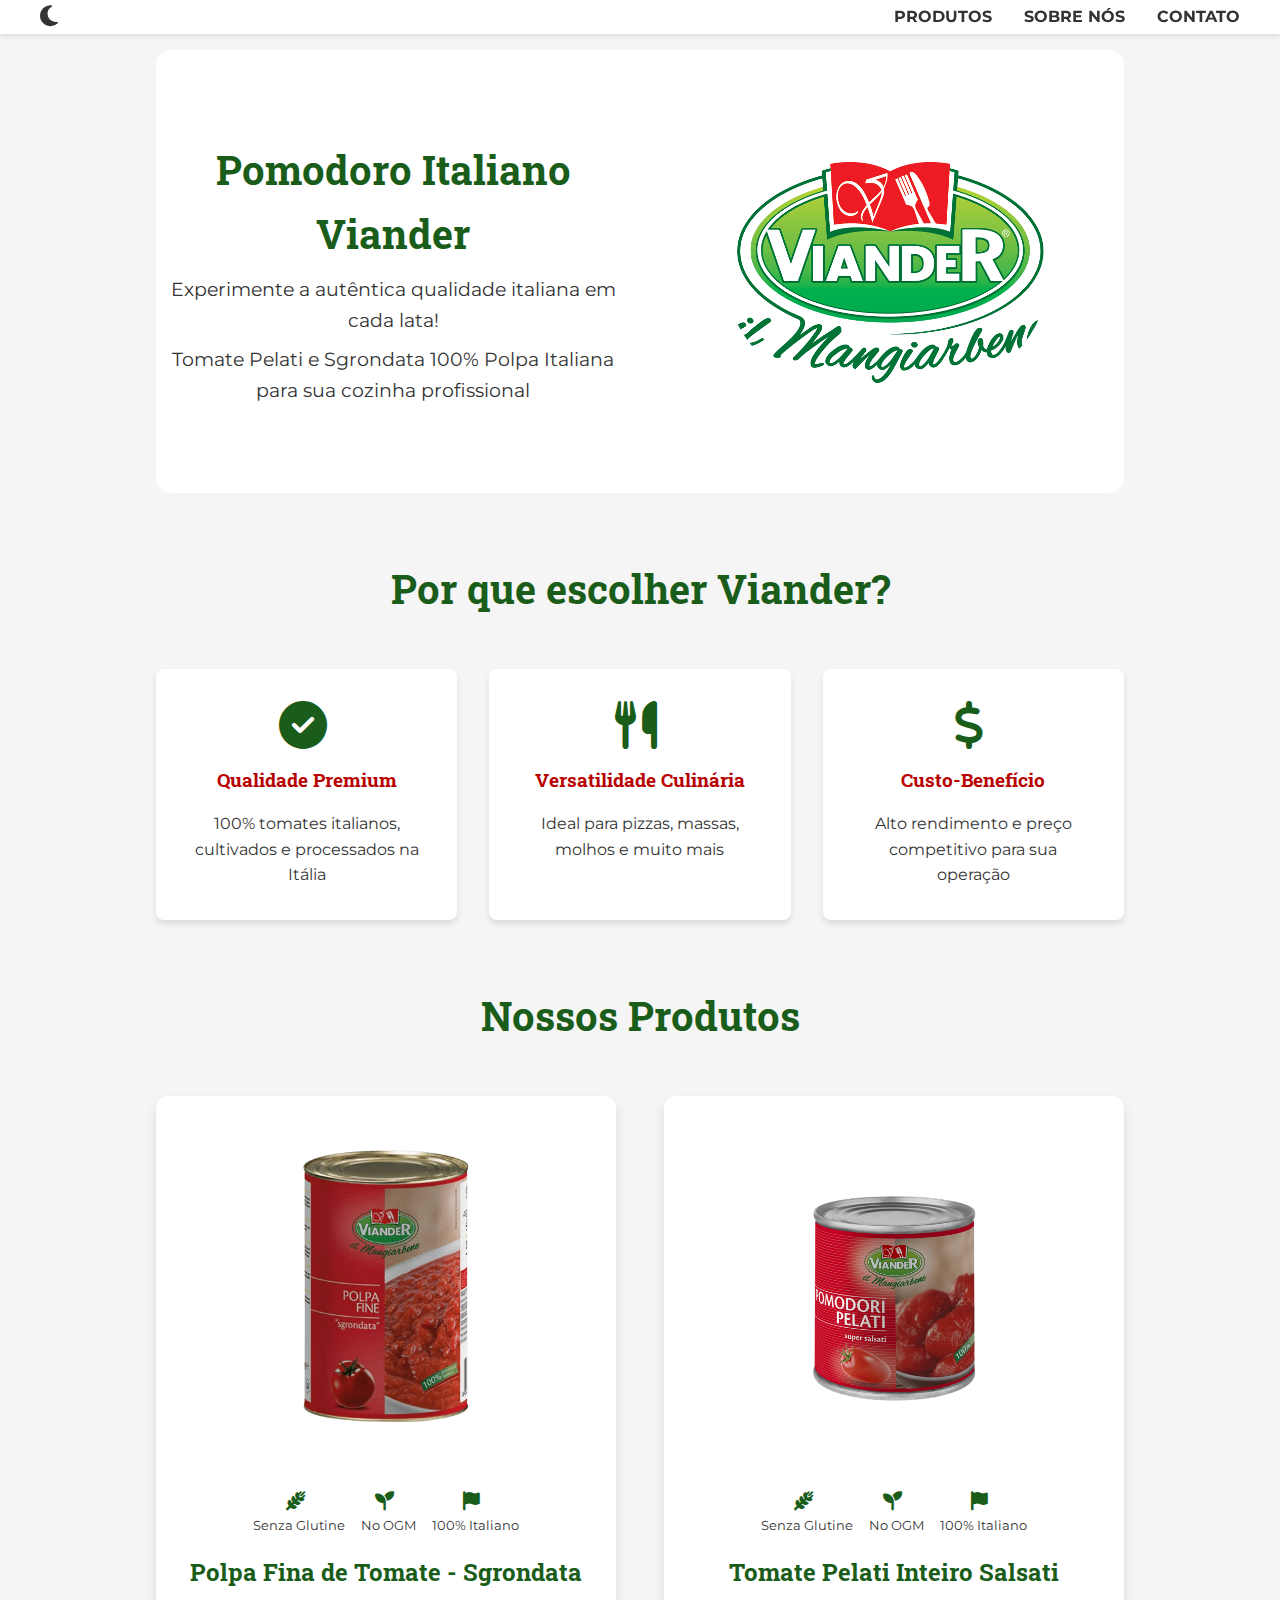
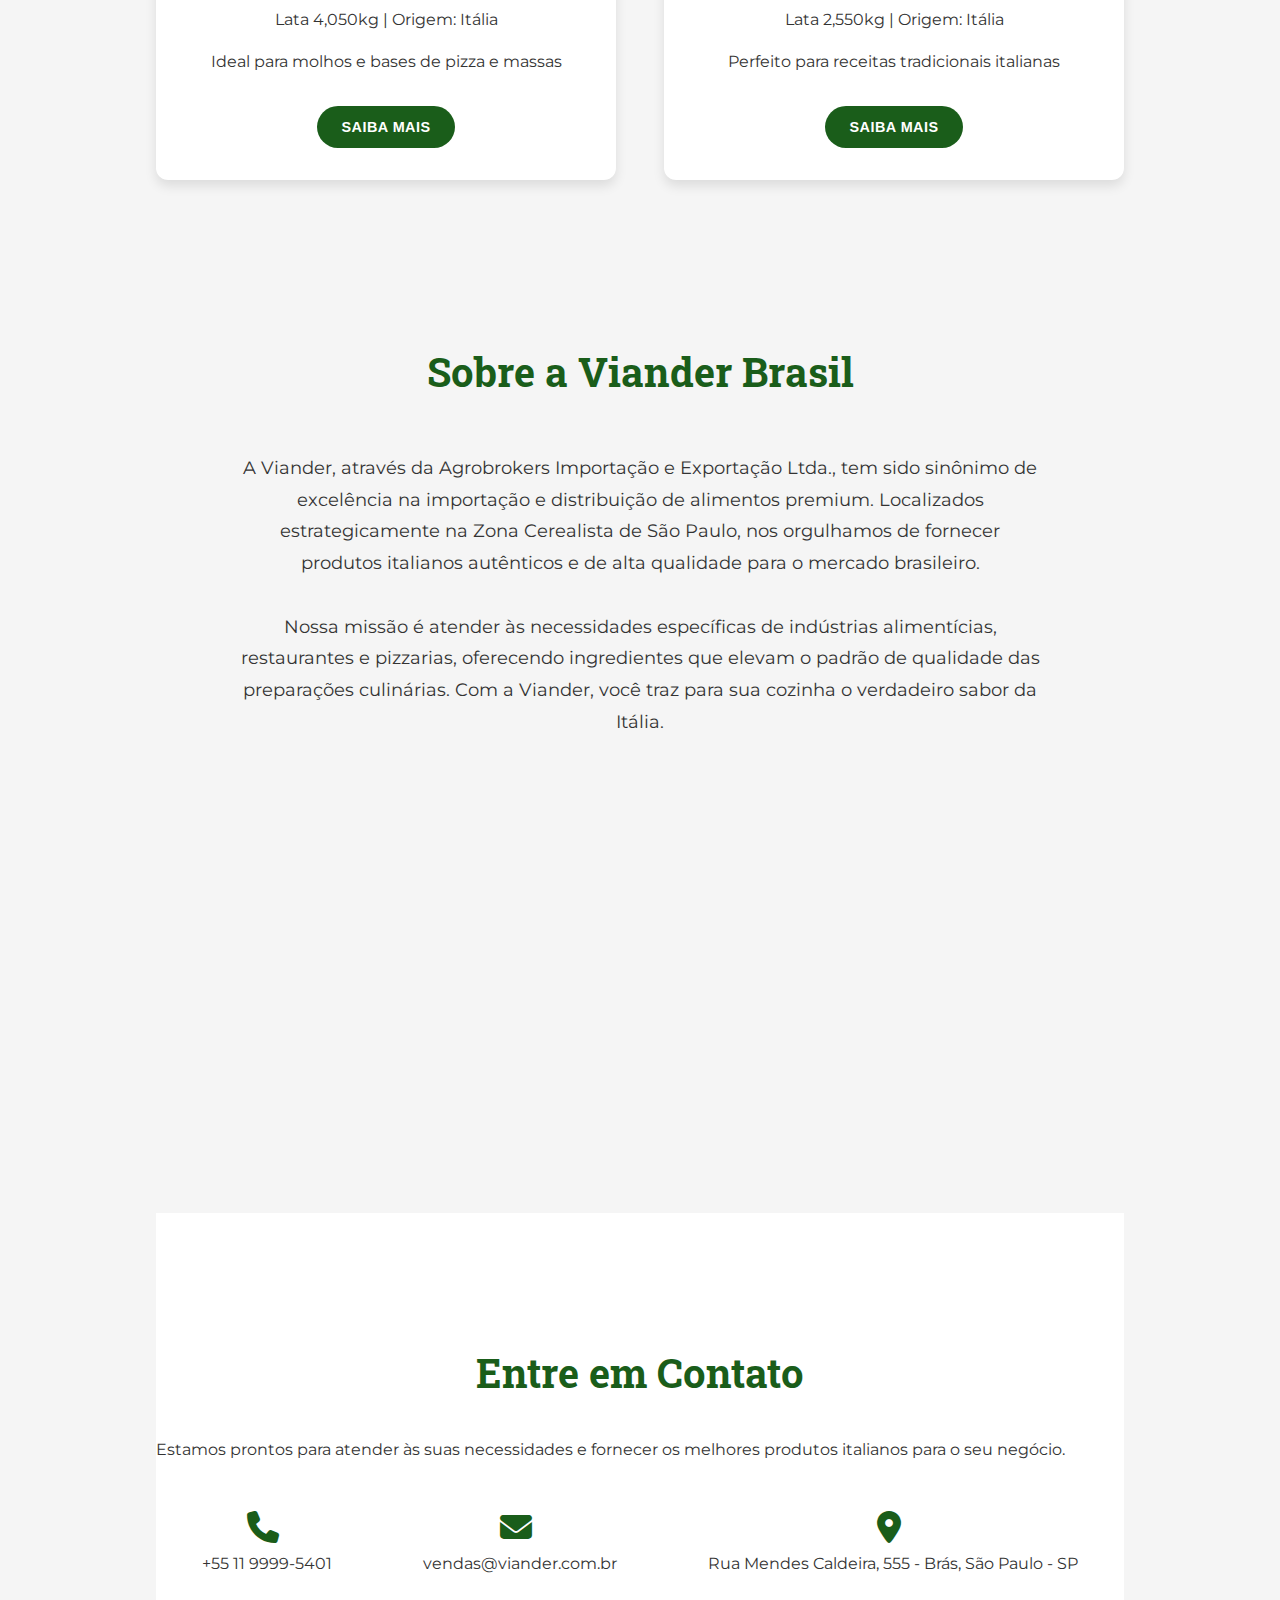
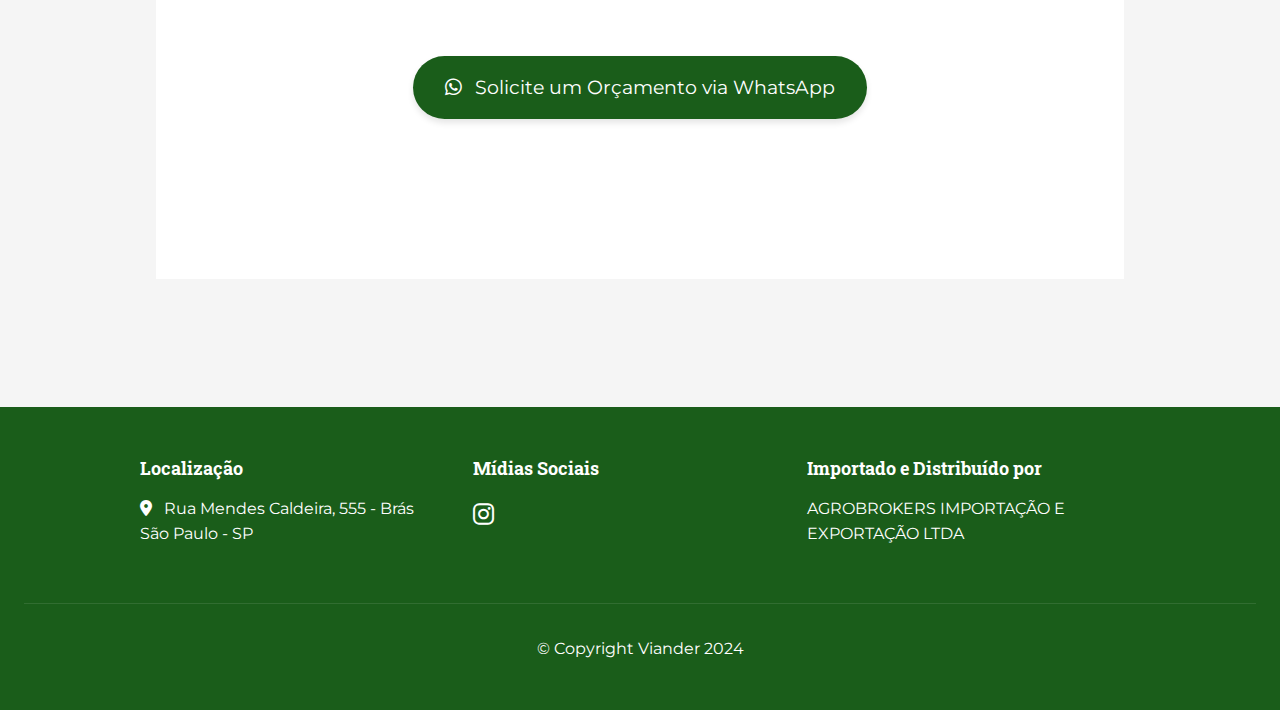
==== index.html @ 5fdc1fe6 "Removed the logo from the menu structure." ====
<!DOCTYPE html>
<html lang="pt-BR">
<head>
    <meta charset="UTF-8">
    <meta name="viewport" content="width=device-width, initial-scale=1.0">
    <meta name="description" content="Viander Brasil - Importadora de tomates italianos de alta qualidade. Tomate Pelati e Sgrondata 100% Polpa Italiana para sua cozinha profissional.">
    <meta name="keywords" content="Viander, tomate italiano, tomate pelati, sgrondata, importação, cozinha profissional">
    <meta name="author" content="Viander Brasil">
    <title>Viander Brasil - Pomodoro Italiano</title>
    <link rel="icon" href="assets/favicon.ico" type="image/x-icon">
    <link rel="canonical" href="https://www.viander.com.br/">
    <link rel="stylesheet" href="styles.css">
    <link rel="stylesheet" href="https://cdnjs.cloudflare.com/ajax/libs/font-awesome/6.4.0/css/all.min.css">
</head>
<body>
    <header>
        <nav>
            <div class="nav-left">
                <button id="theme-toggle" class="theme-toggle">
                    <i class="fas fa-moon"></i>
                </button>
                <div class="menu-toggle">
                    <i class="fas fa-bars"></i>
                </div>
            </div>
            <ul class="nav-menu">
                <li><a href="#produtos">Produtos</a></li>
                <li><a href="#sobre">Sobre nós</a></li>
                <li><a href="#contato">Contato</a></li>
            </ul>
        </nav>
    </header>

    <main>
        <section id="hero">
            <div class="hero-content">
                <div class="hero-text">
                    <h1>Pomodoro Italiano Viander</h1>
                    <p>Experimente a autêntica qualidade italiana em cada lata!</p>
                    <p>Tomate Pelati e Sgrondata 100% Polpa Italiana para sua cozinha profissional</p>
                </div>
                <div class="hero-image">
                    <img src="assets/img/logo-viander2.png" alt="Tomate Pelati Viander" class="hero-product-image">
                </div>
            </div>
        </section>

        <section id="beneficios">
            <h2>Por que escolher Viander?</h2>
            <div class="beneficios-grid">
                <div class="beneficio">
                    <i class="fas fa-check-circle"></i>
                    <h3>Qualidade Premium</h3>
                    <p>100% tomates italianos, cultivados e processados na Itália</p>
                </div>
                <div class="beneficio">
                    <i class="fas fa-utensils"></i>
                    <h3>Versatilidade Culinária</h3>
                    <p>Ideal para pizzas, massas, molhos e muito mais</p>
                </div>
                <div class="beneficio">
                    <i class="fas fa-dollar-sign"></i>
                    <h3>Custo-Benefício</h3>
                    <p>Alto rendimento e preço competitivo para sua operação</p>
                </div>

            </div>
        </section>

        <section id="produtos" class="scroll-target">
            <h2>Nossos Produtos</h2>
            <div class="produtos-grid">
                <div class="produto">
                    <a href="polpa-fina.html">
                        <img src="assets/img/sgrondata.png" alt="Polpa Fina de Tomate - Sgrondata">
                        <div class="produto-icones">
                            <span><i class="fas fa-wheat-alt"></i> Senza Glutine</span>
                            <span><i class="fas fa-seedling"></i> No OGM</span>
                            <span><i class="fas fa-flag"></i> 100% Italiano</span>
                        </div>
                        <h3>Polpa Fina de Tomate - Sgrondata</h3>
                        <p>Lata 4,050kg | Origem: Itália</p>
                        <p>Ideal para molhos e bases de pizza e massas</p>
                        <button class="saiba-mais">Saiba Mais</button>
                    </a>
                </div>
                <div class="produto">
                    <a href="tomate-pelati.html">
                        <img src="assets/img/salsati-min.png" alt="Tomate Pelati Inteiro Super Salsati">
                        <div class="produto-icones">
                            <span><i class="fas fa-wheat-alt"></i> Senza Glutine</span>
                            <span><i class="fas fa-seedling"></i> No OGM</span>
                            <span><i class="fas fa-flag"></i> 100% Italiano</span>
                        </div>
                        <h3>Tomate Pelati Inteiro Salsati</h3>
                        <p>Lata 2,550kg | Origem: Itália</p>
                        <p>Perfeito para receitas tradicionais italianas</p>
                        <button class="saiba-mais">Saiba Mais</button>
                    </a>
                </div>
            </div>
        </section>

        <section id="sobre" class="scroll-target">
            <div class="sobre-content">
                <h2>Sobre a Viander Brasil</h2>
                <p>A Viander, através da Agrobrokers Importação e Exportação Ltda., tem sido sinônimo de excelência na importação e distribuição de alimentos premium. Localizados estrategicamente na Zona Cerealista de São Paulo, nos orgulhamos de fornecer produtos italianos autênticos e de alta qualidade para o mercado brasileiro.</p>
                <p>Nossa missão é atender às necessidades específicas de indústrias alimentícias, restaurantes e pizzarias, oferecendo ingredientes que elevam o padrão de qualidade das preparações culinárias. Com a Viander, você traz para sua cozinha o verdadeiro sabor da Itália.</p>
                <div class="sobre-grid">
                    <div class="sobre-item">
                        <i class="fas fa-history"></i>
                        <h4>20+ Anos de Experiência</h4>
                    </div>
                    <div class="sobre-item">
                        <i class="fas fa-users"></i>
                        <h4>Milhares de Clientes Satisfeitos</h4>
                    </div>
                    <div class="sobre-item">
                        <i class="fas fa-certificate"></i>
                        <h4>Produtos Certificados</h4>
                    </div>

                </div>
            </div>
        </section>

        <section id="contato">
            <h2>Entre em Contato</h2>
            <p>Estamos prontos para atender às suas necessidades e fornecer os melhores produtos italianos para o seu negócio.</p>
            <div class="contato-info">
                <div>
                    <i class="fas fa-phone"></i>
                    <p>+55 11 9999-5401</p>
                </div>
                <div>
                    <i class="fas fa-envelope"></i>
                    <p>vendas@viander.com.br</p>
                </div>
                <div>
                    <i class="fas fa-map-marker-alt"></i>
                    <p>Rua Mendes Caldeira, 555 - Brás, São Paulo - SP</p>
                </div>
            </div>
            <div class="button-container">
                <a href="https://wa.me/5511999365401?text=Tenho%20interesse%20em%20comprar%20tomate" target="_blank" class="whatsapp"><i class="fab fa-whatsapp"></i> Solicite um Orçamento via WhatsApp</a>
            </div>
        </section>
    </main>

    <footer>
        <div class="footer-content">
            <div>
                <h3>Localização</h3>
                <p><i class="fas fa-map-marker-alt"></i> Rua Mendes Caldeira, 555 - Brás<br>São Paulo - SP</p>
            </div>
            <div>
                <h3>Mídias Sociais</h3>
                <a href="https://www.instagram.com/viander.br/" target="_blank" class="social-icon"><i class="fab fa-instagram"></i></a>
            </div>
            <div>
                <h3>Importado e Distribuído por</h3>
                <p>AGROBROKERS IMPORTAÇÃO E EXPORTAÇÃO LTDA</p>
            </div>
        </div>
        <p class="copyright">© Copyright Viander 2024</p>
    </footer>
    <script>
        document.addEventListener('DOMContentLoaded', function() {
            const menuToggle = document.querySelector('.menu-toggle');
            const navMenu = document.querySelector('.nav-menu');

            menuToggle.addEventListener('click', function() {
                navMenu.classList.toggle('active');
            });

            // Fechar o menu ao clicar em um link
            const navLinks = document.querySelectorAll('.nav-menu a');
            navLinks.forEach(link => {
                link.addEventListener('click', () => {
                    navMenu.classList.remove('active');
                });
            });

            // Função para criar o efeito de entrada
            function createEntryEffect(elements, delay = 300) {
                const observer = new IntersectionObserver((entries) => {
                    entries.forEach((entry, index) => {
                        if (entry.isIntersecting) {
                            setTimeout(() => {
                                entry.target.classList.add('visible');
                            }, index * delay);
                        }
                    });
                }, { threshold: 0.2 });

                elements.forEach(element => {
                    observer.observe(element);
                });
            }

            // Efeito de entrada para os benefícios
            const beneficios = document.querySelectorAll('.beneficio');
            createEntryEffect(beneficios);

            // Efeito de entrada para os itens da seção Sobre
            const sobreItems = document.querySelectorAll('.sobre-item');
            createEntryEffect(sobreItems, 400); // Um pouco mais lento que os benefícios

            // Controle do tema escuro
            const themeToggle = document.getElementById('theme-toggle');
            const prefersDarkScheme = window.matchMedia("(prefers-color-scheme: dark)");

            function setTheme(theme) {
                if (theme === 'dark') {
                    document.documentElement.setAttribute('data-theme', 'dark');
                    document.body.classList.remove('light-theme');
                    document.body.classList.add('dark-theme');
                } else {
                    document.documentElement.setAttribute('data-theme', 'light');
                    document.body.classList.remove('dark-theme');
                    document.body.classList.add('light-theme');
                }
                localStorage.setItem('theme', theme);
            }

            function toggleTheme() {
                const currentTheme = localStorage.getItem('theme') || (prefersDarkScheme.matches ? 'dark' : 'light');
                const newTheme = currentTheme === 'light' ? 'dark' : 'light';
                setTheme(newTheme);
            }

            themeToggle.addEventListener("click", toggleTheme);

            // Verifica o tema salvo no localStorage ou usa a preferência do sistema
            const savedTheme = localStorage.getItem('theme') || (prefersDarkScheme.matches ? 'dark' : 'light');
            setTheme(savedTheme);
        });
    </script>
</body>
</html>
---- styles.css ----
@import url('https://fonts.googleapis.com/css2?family=Montserrat:wght@300;400;700&family=Roboto+Slab:wght@400;700&display=swap');

:root {
    --primary-color: #1A5D1A;
    --secondary-color: #B80000;
    --text-color: #333;
    --background-color: #F5F5F5;
    --accent-color: #FFA500;
    --card-background: #FFFFFF;
    --menu-background: #FFFFFF;
    --menu-text-color: #333;
}

[data-theme="dark"] {
    --primary-color: #2A8D2A;
    --secondary-color: #D80000;
    --text-color: #F0F0F0;
    --background-color: #1A1A1A;
    --accent-color: #FFB700;
    --card-background: #2A2A2A;
    --menu-background: #2A2A2A;
    --menu-text-color: #F0F0F0;
}

* {
    margin: 0;
    padding: 0;
    box-sizing: border-box;
}

body {
    font-family: 'Montserrat', sans-serif;
    line-height: 1.6;
    color: var(--text-color);
    background-color: var(--background-color);
    transition: color 0.3s ease, background-color 0.3s ease;
}

body.dark-theme {
    --primary-color: #2A8D2A;
    --secondary-color: #D80000;
    --text-color: #F0F0F0;
    --background-color: #1A1A1A;
    --accent-color: #FFB700;
    --card-background: #2A2A2A;
    --menu-background: #2A2A2A;
    --menu-text-color: #F0F0F0;
}

body.light-theme {
    --primary-color: #1A5D1A;
    --secondary-color: #B80000;
    --text-color: #333;
    --background-color: #F5F5F5;
    --accent-color: #FFA500;
    --card-background: #FFFFFF;
    --menu-background: #FFFFFF;
    --menu-text-color: #333;
}

h1, h2, h3 {
    font-family: 'Roboto Slab', serif;
}

header {
    background-color: var(--menu-background);
    box-shadow: 0 2px 5px rgba(0,0,0,0.1);
    padding: 0.2rem;
    position: sticky;
    top: 0;
    z-index: 1000;
}

nav {
    display: flex;
    justify-content: space-between;
    align-items: center;
    max-width: 1200px;
    margin: 0 auto;
}

.nav-left {
    display: flex;
    align-items: center;
}

.logo {
    height: 60px;
}

.menu-toggle {
    display: none;
    cursor: pointer;
    font-size: 1.5rem;
    margin-left: 1rem;
}

nav ul {
    display: flex;
    list-style: none;
}

nav ul li {
    margin-left: 2rem;
}

nav ul li a {
    color: var(--menu-text-color);
    text-decoration: none;
    font-weight: 700;
    text-transform: uppercase;
    transition: color 0.3s;
}

nav ul li a:hover {
    color: var(--primary-color);
}

@media (max-width: 768px) {
    nav {
        justify-content: space-between;
        padding: 0.5rem;
    }

    .nav-left {
        order: -1;
    }

    .menu-toggle {
        display: block;
        font-size: 1.2rem;
    }

    .nav-menu {
        display: none;
        flex-direction: column;
        position: absolute;
        top: 60px;
        left: 0;
        width: 100%;
        background-color: var(--menu-background);
        box-shadow: 0 2px 5px rgba(0,0,0,0.1);
        z-index: 1000;
    }

    .nav-menu.active {
        display: flex;
    }

    nav ul li {
        margin: 0.5rem 0;
    }

    .theme-toggle {
        font-size: 1.2rem;
        margin-right: 1rem;
    }

    .logo {
        height: 40px;
    }
}

main {
    max-width: 1000px;
    margin: 0 auto;
    padding: 1rem;
}

#hero {
    text-align: center;
    padding: 3rem 0;
    background-color: var(--card-background);
    color: var(--text-color);
    position: relative;
    border-radius: 15px;
    overflow: hidden;
}

#hero {
    position: relative;
    overflow: hidden;
}

#hero h1, #hero p {
    position: relative;
    z-index: 2;
    margin: 0.5rem 0;
}

#hero h1 {
    color: var(--primary-color);
    font-size: 2.5rem;
}

#hero p {
    font-size: 1.2rem;
    max-width: 800px;
    margin-left: auto;
    margin-right: auto;
}

h2 {
    color: var(--primary-color);
    margin-bottom: 2rem;
    font-size: 2.5rem;
    text-align: center;
}

.cta-button {
    background-color: var(--secondary-color);
    color: white;
    border: none;
    padding: 1rem 2rem;
    border-radius: 50px;
    cursor: pointer;
    transition: all 0.3s;
    font-weight: 700;
    text-transform: uppercase;
    letter-spacing: 1px;
    font-size: 1.1rem;
    margin-top: 1rem;
}

.cta-button:hover {
    background-color: #8B0000;
    transform: translateY(-3px);
    box-shadow: 0 4px 8px rgba(0,0,0,0.2);
}

.beneficios-grid {
    display: grid;
    grid-template-columns: repeat(auto-fit, minmax(250px, 1fr));
    gap: 2rem;
    margin-bottom: 4rem;
}

.beneficio {
    text-align: center;
    padding: 2rem;
    background-color: white;
    border-radius: 8px;
    box-shadow: 0 4px 6px rgba(0,0,0,0.1);
    transition: transform 0.5s, opacity 0.5s;
    opacity: 0;
    transform: translateY(30px);
}

.beneficio.visible {
    opacity: 1;
    transform: translateY(0);
}

.beneficio:hover {
    transform: translateY(-5px);
}

.beneficio i {
    font-size: 3rem;
    color: var(--primary-color);
    margin-bottom: 1rem;
}

.beneficio h3 {
    color: var(--secondary-color);
    margin-bottom: 1rem;
}

.produtos-grid {
    display: grid;
    grid-template-columns: repeat(auto-fit, minmax(300px, 1fr));
    gap: 3rem;
    margin-bottom: 4rem;
}

.produto {
    background-color: white;
    padding: 2rem;
    border-radius: 12px;
    box-shadow: 0 6px 12px rgba(0,0,0,0.1);
    text-align: center;
    transition: transform 0.3s;
}

.produto:hover {
    transform: translateY(-8px);
}

.produto img {
    max-width: 80%;
    height: auto;
    margin-bottom: 1.5rem;
}

.produto a {
    text-decoration: none;
    color: inherit;
}

.produto h3 {
    color: var(--primary-color);
    margin-bottom: 1rem;
    font-size: 1.5rem;
}

.produto p {
    color: var(--text-color);
    margin-bottom: 1rem;
}

.produto-icones {
    display: flex;
    justify-content: center;
    margin: 1rem 0;
    font-size: 0.8rem;
}

.produto-icones span {
    display: flex;
    flex-direction: column;
    align-items: center;
    text-align: center;
    margin: 0 0.5rem;
}

.produto-icones i {
    font-size: 1.2rem;
    margin-bottom: 0.3rem;
    color: var(--primary-color);
}

.saiba-mais {
    background-color: var(--primary-color);
    color: white;
    border: none;
    padding: 0.8rem 1.5rem;
    border-radius: 25px;
    cursor: pointer;
    transition: all 0.3s;
    font-weight: 700;
    text-transform: uppercase;
    letter-spacing: 0.5px;
    font-size: 0.9rem;
    margin-top: 1rem;
}

.saiba-mais:hover {
    background-color: #0D3D0D;
    transform: translateY(-2px);
    box-shadow: 0 4px 8px rgba(0,0,0,0.2);
}

#sobre {
    background-color: var(--background-color);
    padding: 6rem 0;
    margin-top: 4rem;
}

.sobre-content {
    max-width: 1000px;
    margin: 0 auto;
    padding: 0 2rem;
}

#sobre h2 {
    margin-bottom: 3rem;
}

#sobre p {
    max-width: 800px;
    margin: 0 auto 2rem;
    text-align: center;
    font-size: 1.1rem;
    line-height: 1.8;
}

.sobre-grid {
    display: grid;
    grid-template-columns: repeat(auto-fit, minmax(220px, 1fr));
    gap: 3rem;
    margin-top: 4rem;
}

.sobre-item {
    text-align: center;
    background-color: var(--card-background);
    padding: 2rem;
    border-radius: 8px;
    box-shadow: 0 4px 6px rgba(0,0,0,0.1);
    transition: transform 0.3s ease, opacity 0.5s, transform 0.5s, background-color 0.3s ease;
    opacity: 0;
    transform: translateY(30px);
}

.sobre-item:hover {
    transform: translateY(-5px);
}

.sobre-item.visible {
    opacity: 1;
    transform: translateY(0);
}

.sobre-item i {
    font-size: 3rem;
    color: var(--secondary-color);
    margin-bottom: 1.5rem;
}

.sobre-item h4 {
    font-size: 1.3rem;
    color: var(--primary-color);
    margin-bottom: 1rem;
}

@media (max-width: 768px) {
    #sobre {
        padding: 10rem 0;
    }

    .sobre-grid {
        grid-template-columns: 1fr;
        gap: 2rem;
    }

    .sobre-item {
        padding: 1.5rem;
    }
}

#contato {
    padding: 8rem 0;
    background-color: var(--card-background);
}

.contato-info {
    display: flex;
    justify-content: space-around;
    flex-wrap: wrap;
    margin: 2rem 0;
}

.contato-info div {
    text-align: center;
    margin: 1rem;
}

.contato-info i {
    font-size: 2rem;
    color: var(--primary-color);
    margin-bottom: 0.5rem;
}

.whatsapp {
    background-color: var(--primary-color);
    color: white;
    display: inline-block;
    margin: 2rem auto;
    font-size: 1.2rem;
    padding: 1rem 2rem;
    border-radius: 50px;
    text-decoration: none;
    transition: all 0.3s ease;
    box-shadow: 0 4px 6px rgba(0, 0, 0, 0.1);
    text-align: center;
}

.whatsapp:hover {
    background-color: #0D3D0D;
    transform: translateY(-3px);
    box-shadow: 0 6px 8px rgba(0, 0, 0, 0.15);
}

.button-container {
    display: flex;
    justify-content: center;
    align-items: center;
    margin-top: 2rem;
}

.theme-toggle {
    background: none;
    border: none;
    color: var(--text-color);
    font-size: 1.5rem;
    cursor: pointer;
    transition: color 0.3s ease;
}

.theme-toggle:hover {
    color: var(--accent-color);
}

body {
    transition: background-color 0.3s ease, color 0.3s ease;
}

.beneficio, .produto, .sobre-item {
    background-color: var(--card-background);
    transition: background-color 0.3s ease;
}

@media (max-width: 768px) {
    #hero h1 {
        font-size: 2rem;
    }

    #hero p {
        font-size: 1rem;
    }

    .beneficios-grid, .produtos-grid, .sobre-grid {
        grid-template-columns: 1fr;
    }

    .contato-info {
        flex-direction: column;
    }

    nav {
        justify-content: space-between;
        padding: 0.5rem;
    }

    nav ul {
        flex-direction: column;
        align-items: center;
    }

    nav ul li {
        margin: 0.5rem 0;
    }

    .logo {
        height: 40px;
    }

    .cta-button, .saiba-mais {
        padding: 0.8rem 1.5rem;
        font-size: 1rem;
    }

    .produto {
        padding: 1rem;
    }

    .produto img {
        max-width: 100%;
    }

    .footer-content {
        flex-direction: column;
        text-align: center;
    }

    .footer-content > div {
        margin-bottom: 1.5rem;
    }

    main {
        padding: 1rem;
        text-align: center;
    }

    .beneficio, .produto, #sobre p, .contato-info div {
        text-align: center;
    }

    body {
        padding: 0;
    }
}

@media (max-width: 480px) {
    #hero h1 {
        font-size: 1.8rem;
    }

    #hero p {
        font-size: 0.9rem;
    }

    h2 {
        font-size: 2rem;
    }

    .beneficio, .produto {
        padding: 1rem;
    }

    .contato-info div {
        width: 100%;
    }
}

footer {
    background-color: var(--primary-color);
    color: white;
    padding: 3rem 1.5rem;
    margin-top: 3rem;
}

.footer-content {
    display: flex;
    justify-content: space-between;
    flex-wrap: wrap;
    max-width: 1000px;
    margin: 0 auto;
}

.footer-content > div {
    flex: 1;
    margin-bottom: 1.5rem;
    min-width: 180px;
}

.footer-content h3 {
    margin-bottom: 0.8rem;
    font-size: 1.1rem;
}

.social-icon {
    color: white;
    text-decoration: none;
    margin-right: 1rem;
    font-size: 1.5rem;
    transition: color 0.3s;
}

.social-icon:hover {
    color: var(--accent-color);
}

.copyright {
    text-align: center;
    margin-top: 2rem;
    padding-top: 2rem;
    border-top: 1px solid rgba(255,255,255,0.1);
}

/* Hero section styles */
#hero {
    padding: 50px 20px;
}

.hero-content {
    display: flex;
    justify-content: space-between;
    align-items: center;
    max-width: 1200px;
    margin: 0 auto;
}

.hero-text {
    flex: 1;
    padding-right: 20px;
}

.hero-image {
    flex: 1;
    display: flex;
    justify-content: center;
    align-items: center;
}

.hero-product-image {
    max-width: 100%;
    height: auto;
    max-height: 400px;
    border-radius: 50% / 70%;
    overflow: hidden;
}

@media (max-width: 768px) {
    .hero-content {
        flex-direction: column;
    }

    .hero-text {
        padding-right: 0;
        margin-bottom: 20px;
    }

    .hero-product-image {
        max-height: 300px;
    }
}

.scroll-target {
    padding-top: 100px;
    margin-top: -100px;
}

section {
    margin-bottom: 4rem;
}

#hero {
    padding: 5rem 0;
}

.beneficios-grid, .produtos-grid {
    margin-top: 3rem;
}

.produto-page {
    padding: 3rem 0;
}

.produto-info {
    margin-bottom: 3rem;
}

.vantagens, .comparacao, .usos, .dicas {
    margin-bottom: 3rem;
}

.video-section {
    margin-top: 3rem;
    margin-bottom: 3rem;
}

@media (max-width: 768px) {
    nav {
        flex-direction: column;
    }

    nav ul {
        margin-top: 1rem;
    }

    .footer-content {
        flex-direction: column;
    }

    .footer-content > div {
        margin-bottom: 1rem;
    }

    .produto-info {
        flex-direction: column;
    }

    .produto-imagem {
        max-width: 100%;
        margin-bottom: 1rem;
    }
}

.fas, .fab {
    margin-right: 0.5rem;
}

/* Estilos para a página do produto */
.produto-page {
    padding: 2rem 0;
}

.produto-page h1 {
    color: var(--primary-color);
    text-align: center;
    margin-bottom: 2rem;
}

.produto-info {
    display: flex;
    justify-content: space-between;
    align-items: flex-start;
    margin-bottom: 2rem;
}

.produto-imagem {
    max-width: 40%;
    height: auto;
}

.produto-detalhes {
    width: 55%;
}

.produto-detalhes h2, .vantagens h2, .comparacao h2, .usos h2, .dicas h2 {
    color: var(--secondary-color);
    margin-bottom: 1rem;
}

.produto-detalhes ul, .vantagens ul, .comparacao ul, .usos ul, .dicas ul {
    list-style-type: none;
    padding-left: 0;
}

.produto-detalhes li, .vantagens li, .comparacao li, .usos li, .dicas li {
    margin-bottom: 0.5rem;
    position: relative;
    padding-left: 1.5rem;
}

.produto-detalhes li:before, .vantagens li:before, .comparacao li:before, .usos li:before, .dicas li:before {
    content: "\f00c";
    font-family: "Font Awesome 5 Free";
    font-weight: 900;
    position: absolute;
    left: 0;
    color: var(--primary-color);
}

.vantagens, .comparacao, .usos, .dicas {
    margin-bottom: 2rem;
}

.produto-page .whatsapp {
    display: block;
    margin: 2rem auto;
    font-size: 1.1rem;
    padding: 0.8rem 1.5rem;
}

.video-section {
    margin-top: 2rem;
    margin-bottom: 2rem;
}

.video-section h2 {
    text-align: center;
    margin-bottom: 1rem;
}

.video-container {
    position: relative;
    padding-bottom: 56.25%; /* 16:9 aspect ratio */
    height: 0;
    overflow: hidden;
    max-width: 100%;
}

.video-container iframe {
    position: absolute;
    top: 0;
    left: 0;
    width: 100%;
    height: 100%;
}

@media (max-width: 768px) {
    .produto-info {
        flex-direction: column;
        align-items: center;
    }

    .produto-imagem {
        max-width: 80%;
        margin-bottom: 1rem;
    }

    .produto-detalhes {
        width: 100%;
        text-align: center;
    }

    .produto-detalhes ul, .vantagens ul, .comparacao ul, .usos ul, .dicas ul {
        text-align: left;
    }

    .produto-detalhes li, .vantagens li, .comparacao li, .usos li, .dicas li {
        text-align: left;
    }

    .video-container {
        padding-bottom: 75%; /* Adjust for smaller screens */
    }
}
/* Estilos para a página 404 */
#error-404 {
    display: flex;
    justify-content: center;
    align-items: center;
    min-height: 60vh;
    text-align: center;
    padding: 2rem;
}

.error-content {
    max-width: 600px;
}

.error-content h1 {
    font-size: 3rem;
    margin-bottom: 1rem;
    color: #e74c3c;
}

.error-content p {
    font-size: 1.2rem;
    margin-bottom: 2rem;
}

.btn-voltar {
    display: inline-block;
    padding: 10px 20px;
    background-color: #e74c3c;
    color: #fff;
    text-decoration: none;
    border-radius: 5px;
    transition: background-color 0.3s ease;
}

.btn-voltar:hover {
    background-color: #c0392b;
}
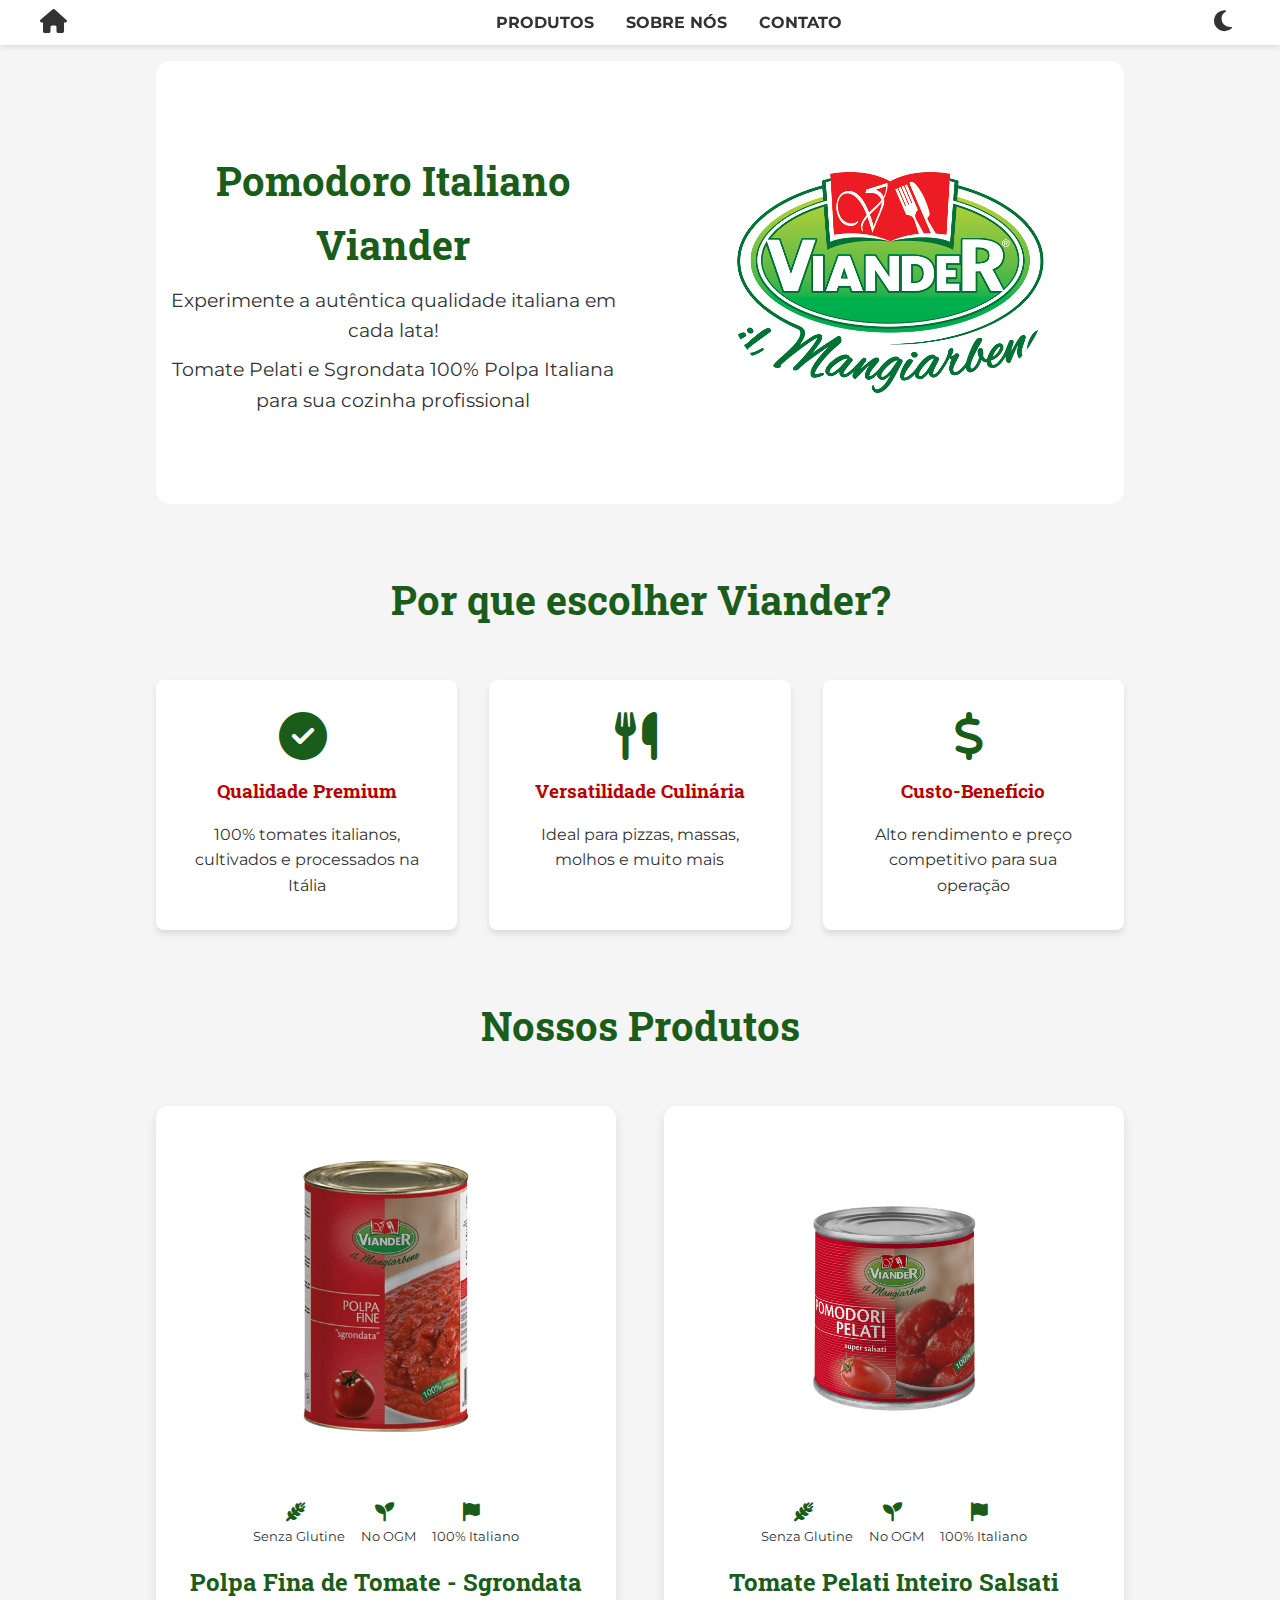
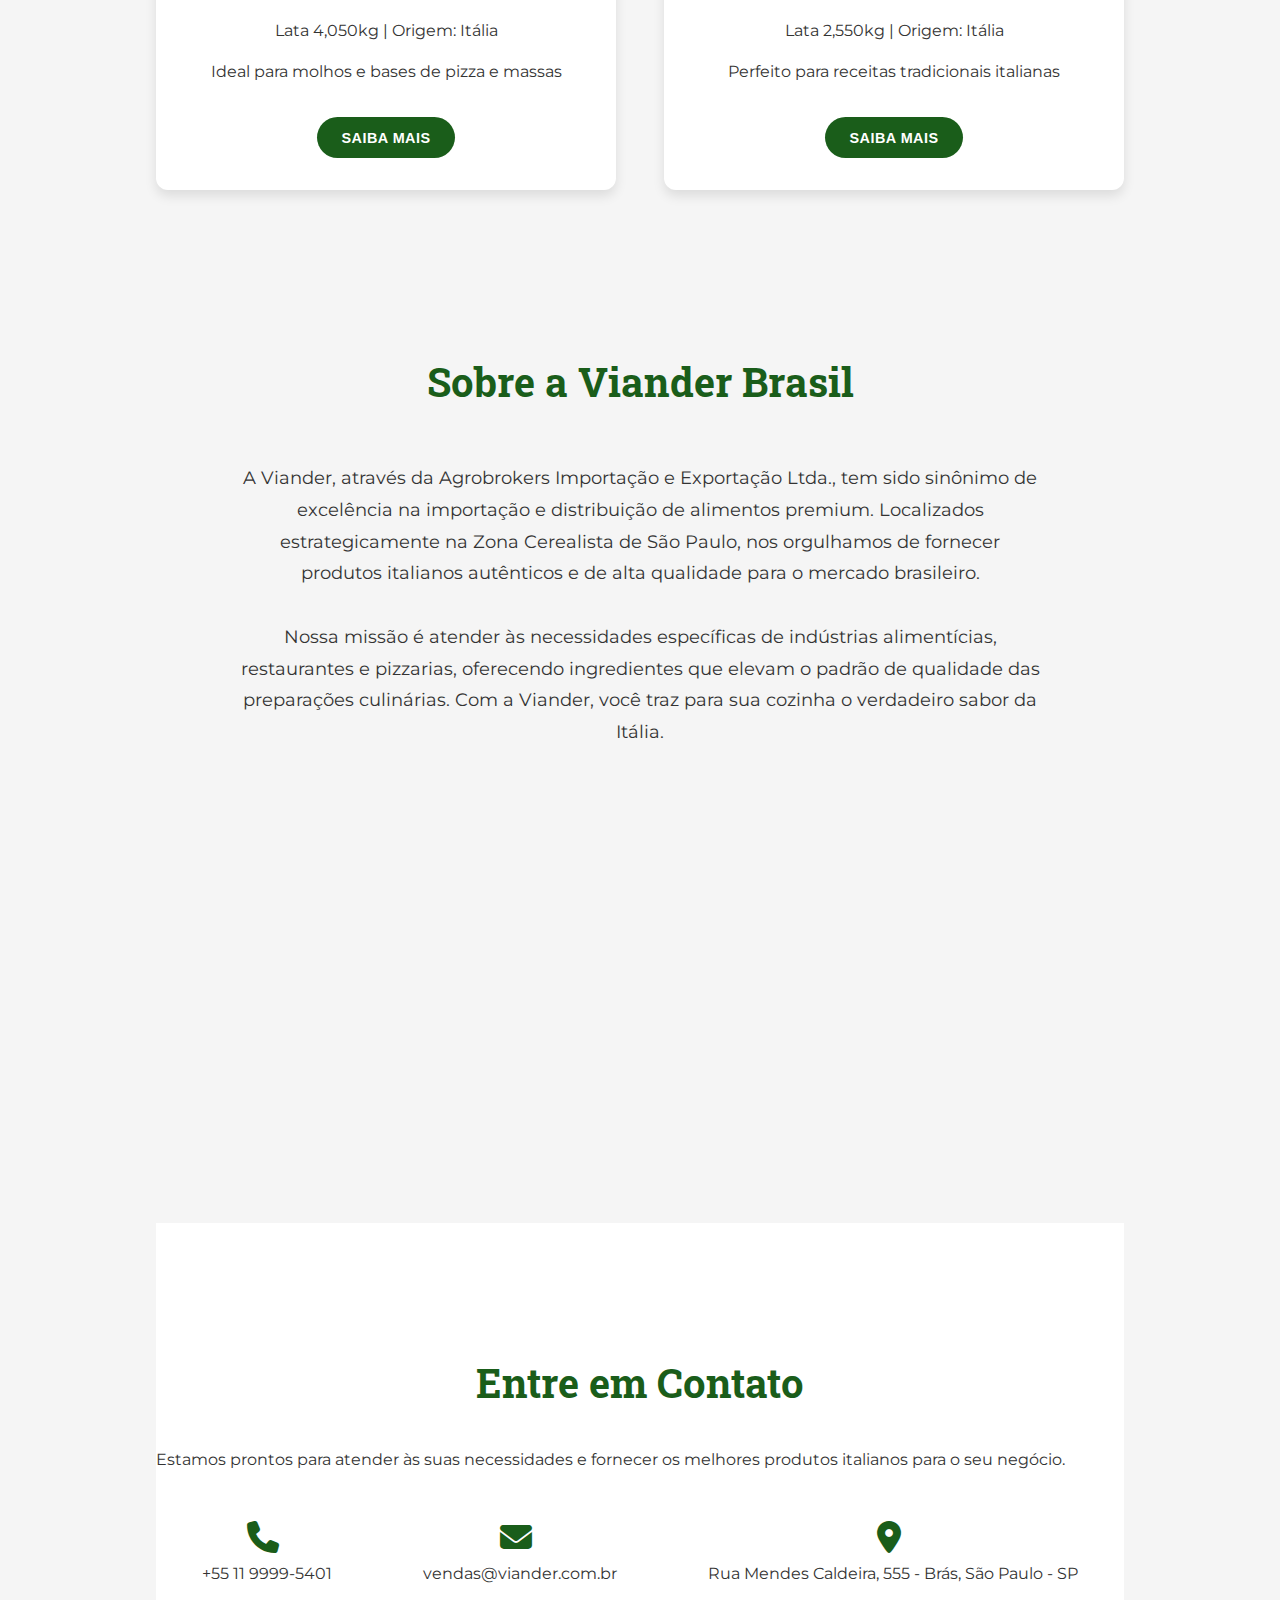
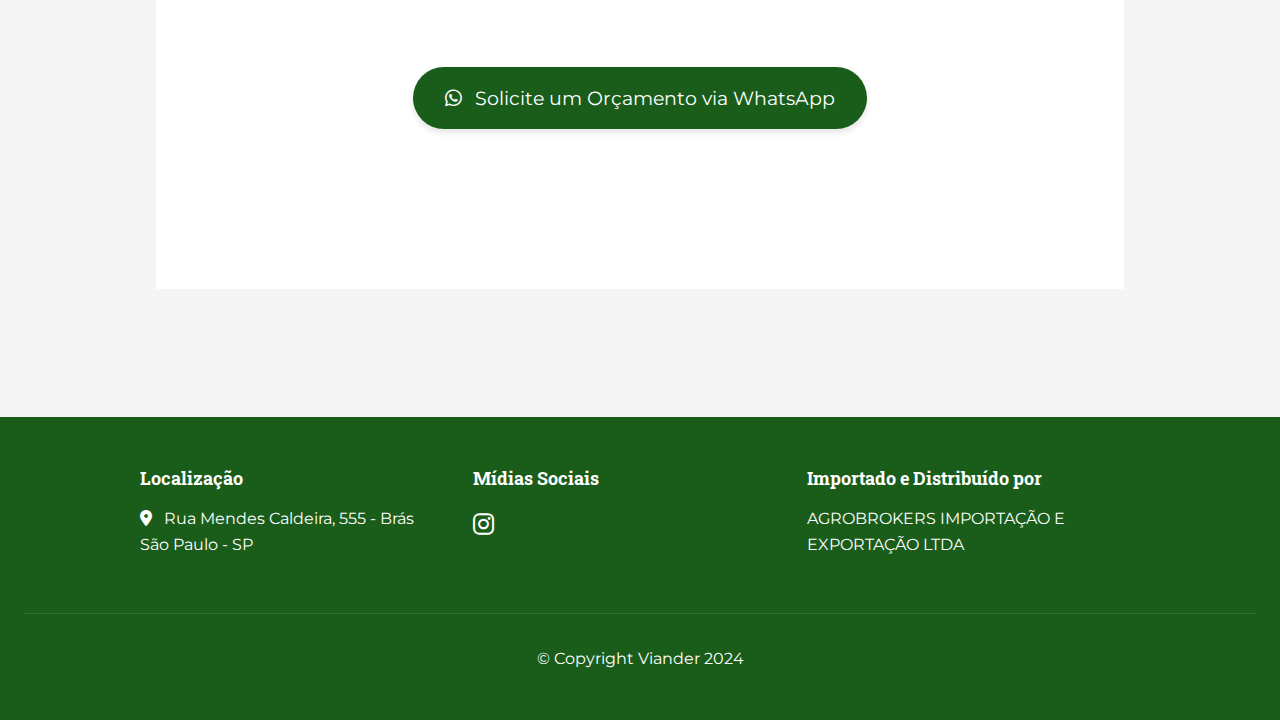
==== commit a2342bd3: "Moved dark mode icon to the right and added home icon to the left of the menu." ====
--- a/index.html
+++ b/index.html
@@ -16,9 +16,7 @@
     <header>
         <nav>
             <div class="nav-left">
-                <button id="theme-toggle" class="theme-toggle">
-                    <i class="fas fa-moon"></i>
-                </button>
+                <a href="index.html" class="home-icon"><i class="fas fa-home"></i></a>
                 <div class="menu-toggle">
                     <i class="fas fa-bars"></i>
                 </div>
@@ -28,6 +26,11 @@
                 <li><a href="#sobre">Sobre nós</a></li>
                 <li><a href="#contato">Contato</a></li>
             </ul>
+            <div class="nav-right">
+                <button id="theme-toggle" class="theme-toggle">
+                    <i class="fas fa-moon"></i>
+                </button>
+            </div>
         </nav>
     </header>
 
--- a/styles.css
+++ b/styles.css
@@ -79,13 +79,16 @@
     margin: 0 auto;
 }
 
-.nav-left {
+.nav-left, .nav-right {
     display: flex;
     align-items: center;
 }
 
-.logo {
-    height: 60px;
+.home-icon {
+    color: var(--menu-text-color);
+    font-size: 1.5rem;
+    margin-right: 1rem;
+    text-decoration: none;
 }
 
 .menu-toggle {
@@ -114,6 +117,19 @@
 
 nav ul li a:hover {
     color: var(--primary-color);
+}
+
+.theme-toggle {
+    background: none;
+    border: none;
+    color: var(--text-color);
+    font-size: 1.5rem;
+    cursor: pointer;
+    transition: color 0.3s ease;
+}
+
+.theme-toggle:hover {
+    color: var(--accent-color);
 }
 
 @media (max-width: 768px) {
@@ -153,11 +169,6 @@
 
     .theme-toggle {
         font-size: 1.2rem;
-        margin-right: 1rem;
-    }
-
-    .logo {
-        height: 40px;
     }
 }
 
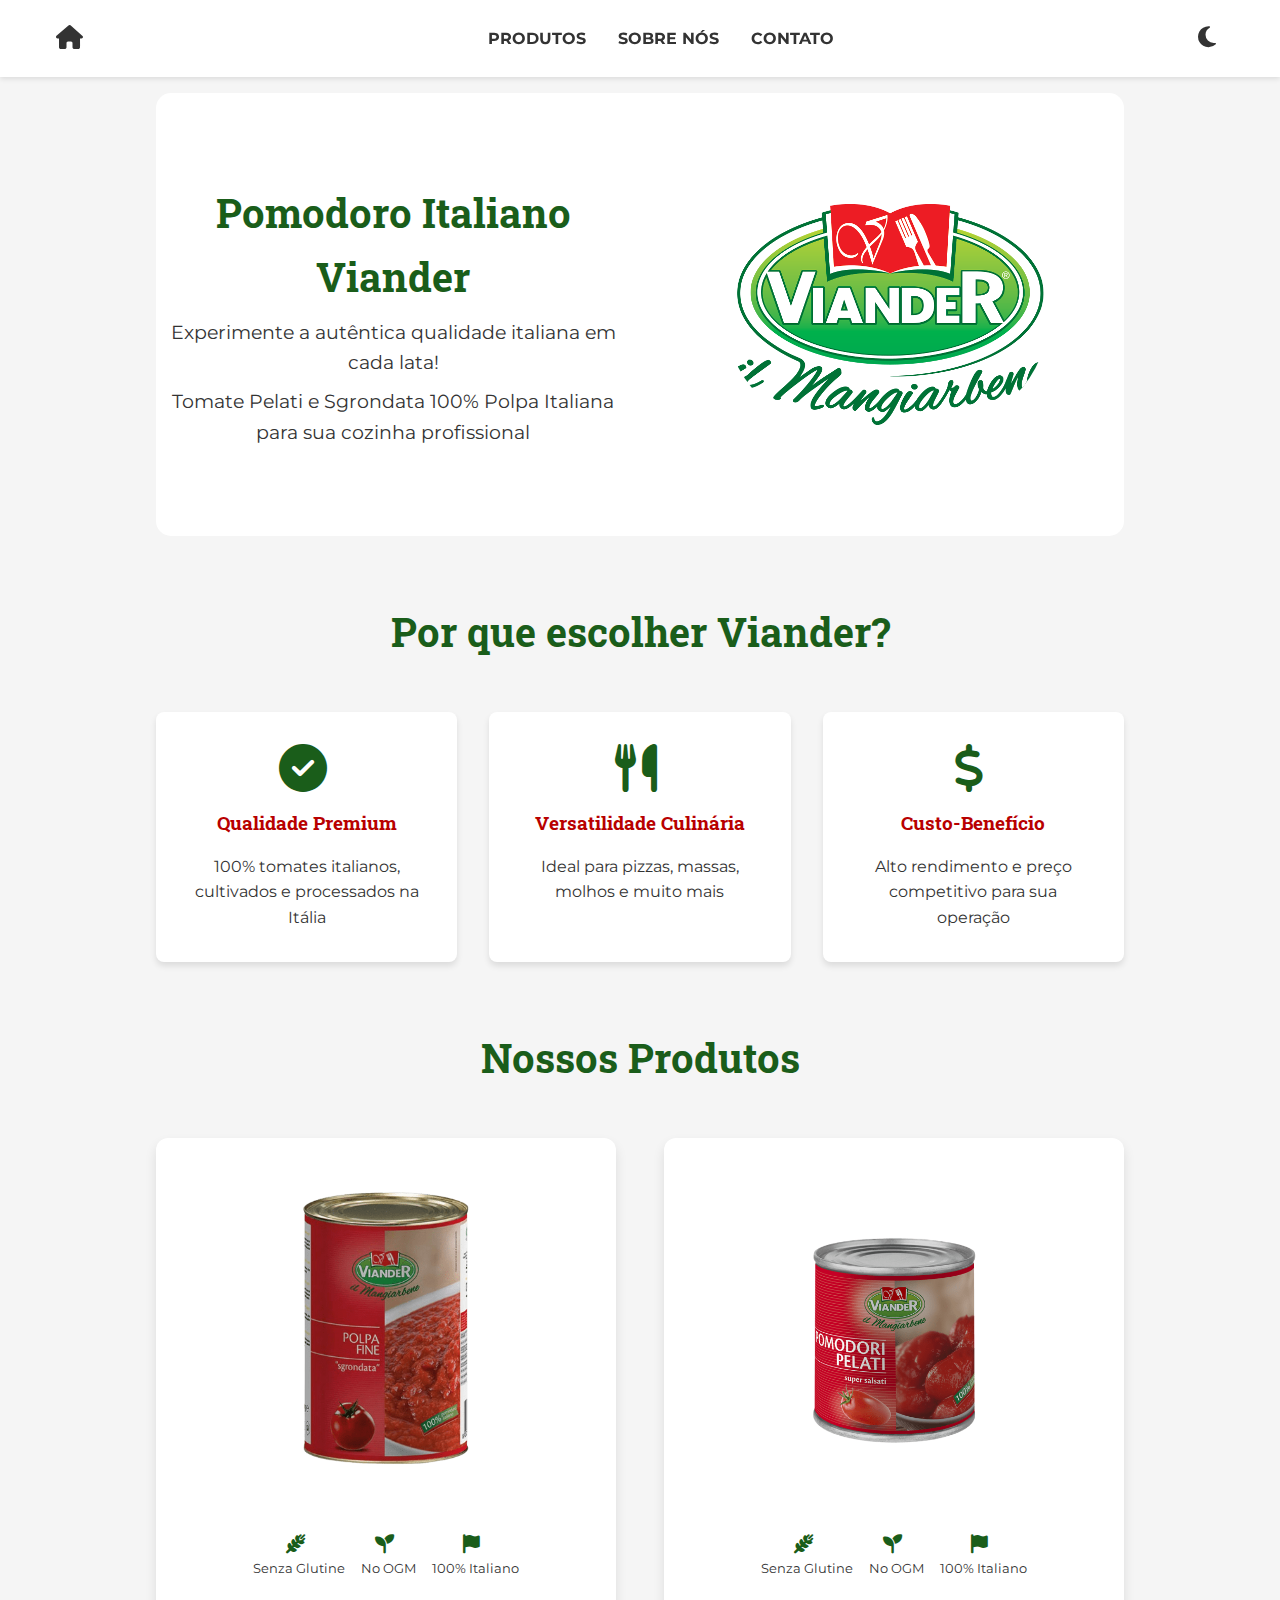
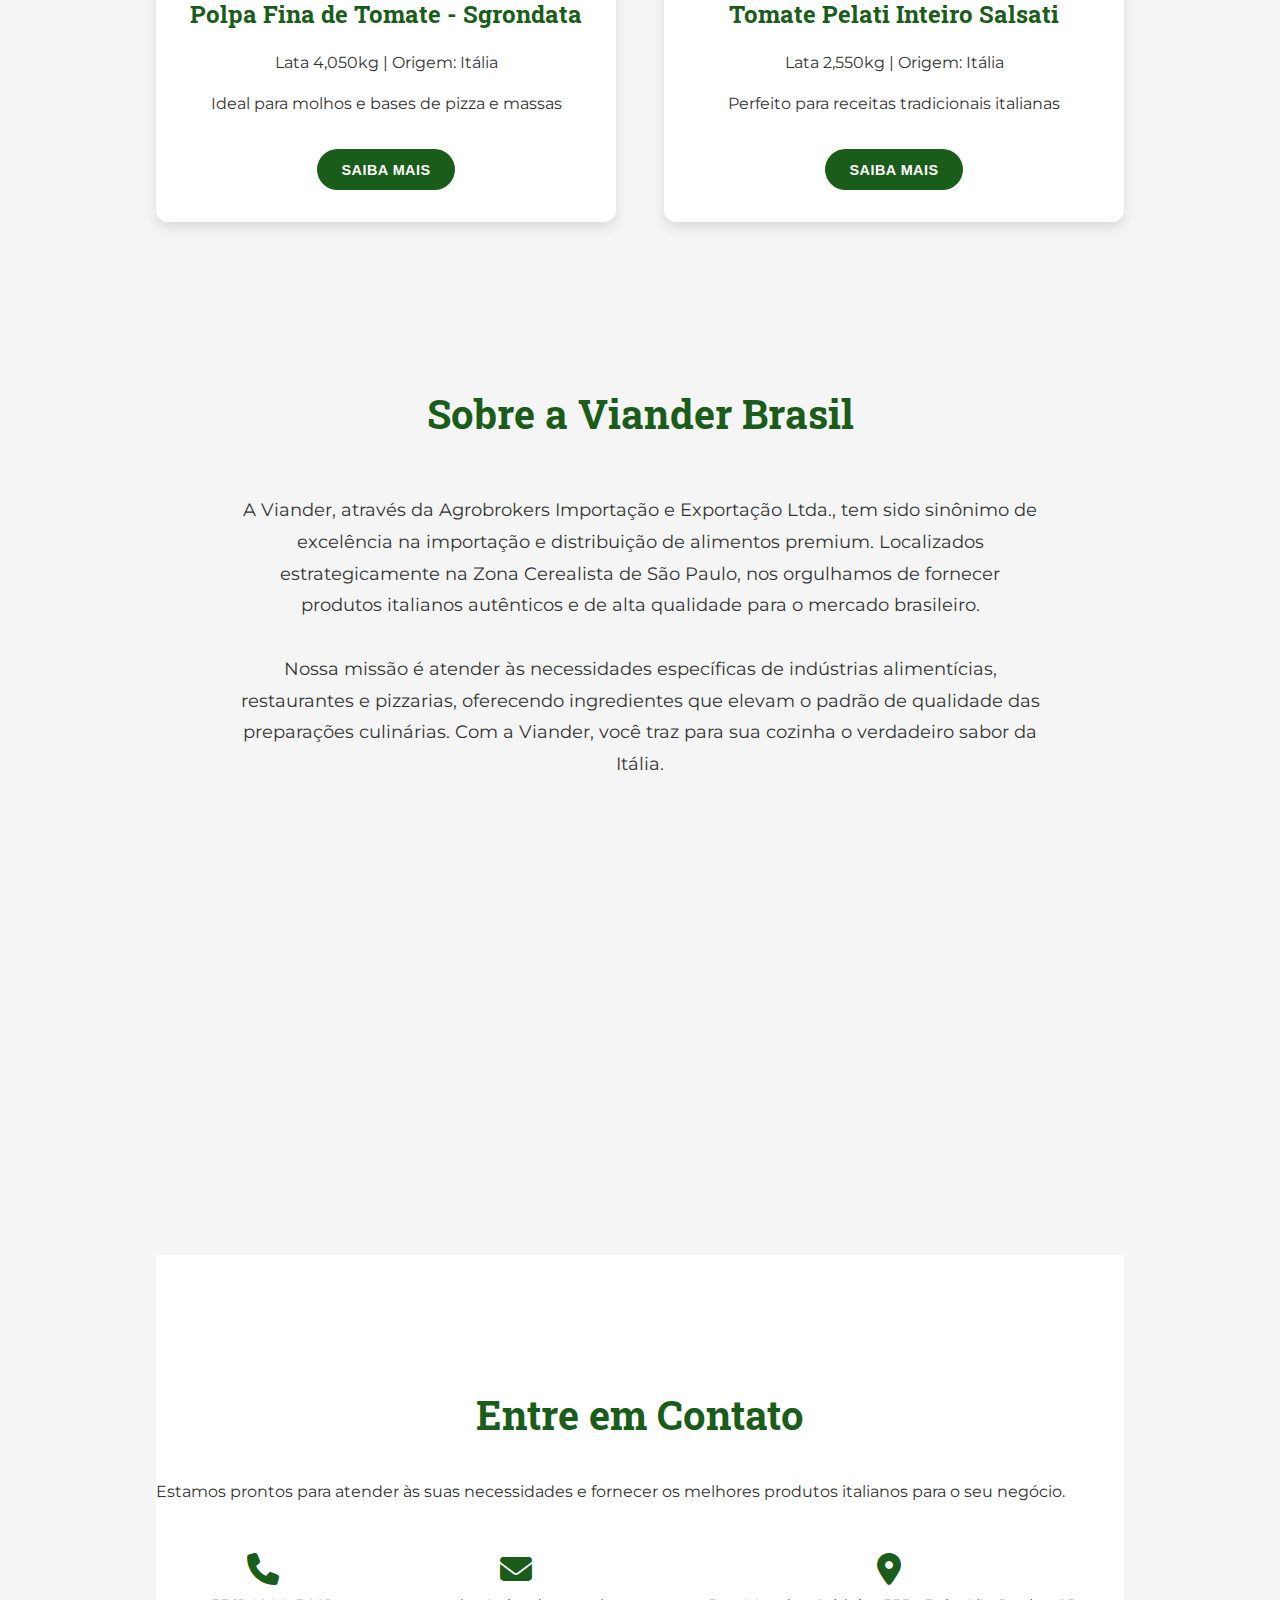
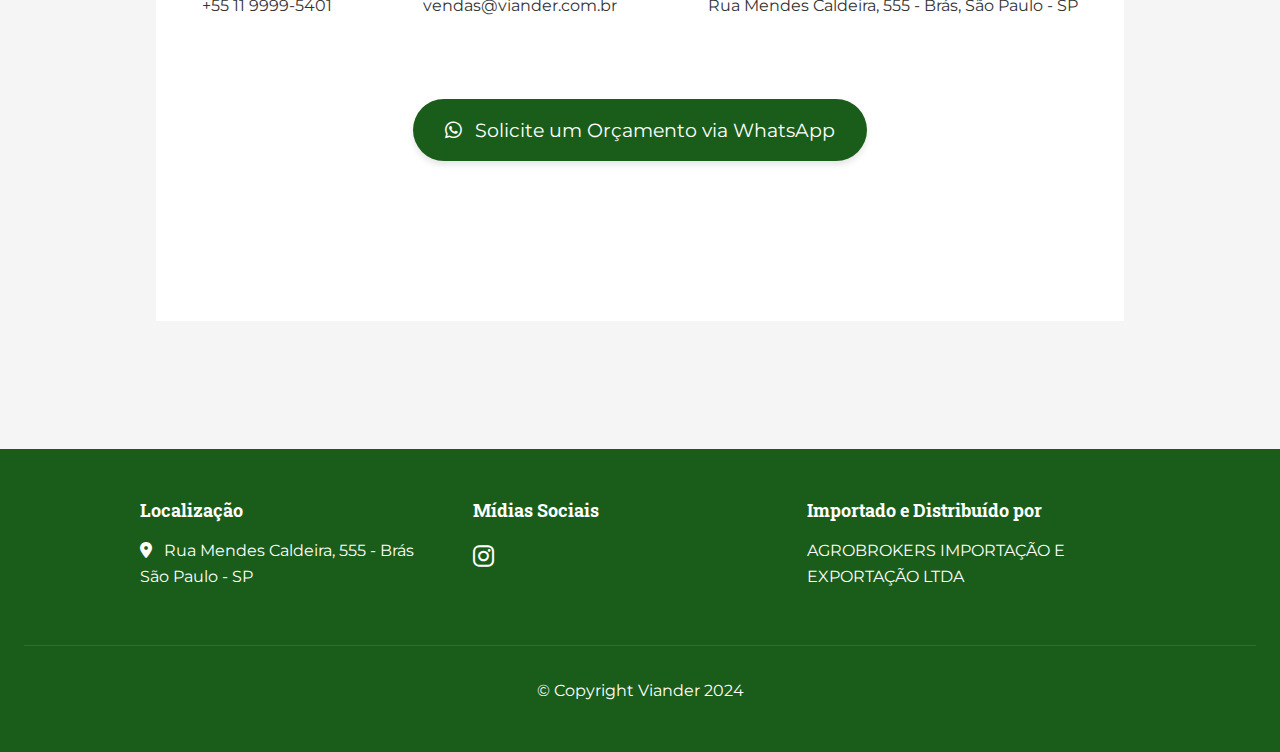
==== commit 50c6e641: "Refatorado o menu para torná-lo mais responsivo no celular." ====
--- a/index.html
+++ b/index.html
@@ -15,19 +15,17 @@
 <body>
     <header>
         <nav>
-            <div class="nav-left">
+            <div class="nav-container">
                 <a href="index.html" class="home-icon"><i class="fas fa-home"></i></a>
-                <div class="menu-toggle">
-                    <i class="fas fa-bars"></i>
-                </div>
-            </div>
-            <ul class="nav-menu">
-                <li><a href="#produtos">Produtos</a></li>
-                <li><a href="#sobre">Sobre nós</a></li>
-                <li><a href="#contato">Contato</a></li>
-            </ul>
-            <div class="nav-right">
-                <button id="theme-toggle" class="theme-toggle">
+                <button class="menu-toggle" aria-label="Abrir menu">
+                    <span class="hamburger"></span>
+                </button>
+                <ul class="nav-menu">
+                    <li><a href="#produtos">Produtos</a></li>
+                    <li><a href="#sobre">Sobre nós</a></li>
+                    <li><a href="#contato">Contato</a></li>
+                </ul>
+                <button id="theme-toggle" class="theme-toggle" aria-label="Alternar tema">
                     <i class="fas fa-moon"></i>
                 </button>
             </div>
@@ -173,6 +171,7 @@
             const navMenu = document.querySelector('.nav-menu');
 
             menuToggle.addEventListener('click', function() {
+                menuToggle.classList.toggle('active');
                 navMenu.classList.toggle('active');
             });
 
@@ -180,6 +179,7 @@
             const navLinks = document.querySelectorAll('.nav-menu a');
             navLinks.forEach(link => {
                 link.addEventListener('click', () => {
+                    menuToggle.classList.remove('active');
                     navMenu.classList.remove('active');
                 });
             });
--- a/styles.css
+++ b/styles.css
@@ -72,42 +72,40 @@
 }
 
 nav {
+    position: relative;
+}
+
+.nav-container {
     display: flex;
     justify-content: space-between;
     align-items: center;
     max-width: 1200px;
     margin: 0 auto;
-}
-
-.nav-left, .nav-right {
-    display: flex;
-    align-items: center;
+    padding: 1rem;
 }
 
 .home-icon {
     color: var(--menu-text-color);
     font-size: 1.5rem;
-    margin-right: 1rem;
     text-decoration: none;
 }
 
 .menu-toggle {
     display: none;
-    cursor: pointer;
-    font-size: 1.5rem;
-    margin-left: 1rem;
-}
-
-nav ul {
+}
+
+.nav-menu {
     display: flex;
     list-style: none;
-}
-
-nav ul li {
+    margin: 0;
+    padding: 0;
+}
+
+.nav-menu li {
     margin-left: 2rem;
 }
 
-nav ul li a {
+.nav-menu li a {
     color: var(--menu-text-color);
     text-decoration: none;
     font-weight: 700;
@@ -115,7 +113,7 @@
     transition: color 0.3s;
 }
 
-nav ul li a:hover {
+.nav-menu li a:hover {
     color: var(--primary-color);
 }
 
@@ -133,25 +131,59 @@
 }
 
 @media (max-width: 768px) {
-    nav {
-        justify-content: space-between;
-        padding: 0.5rem;
-    }
-
-    .nav-left {
-        order: -1;
-    }
-
     .menu-toggle {
         display: block;
-        font-size: 1.2rem;
+        background: none;
+        border: none;
+        cursor: pointer;
+        padding: 0;
+        z-index: 1001;
+    }
+
+    .hamburger {
+        display: block;
+        width: 30px;
+        height: 3px;
+        background-color: var(--menu-text-color);
+        position: relative;
+        transition: background-color 0.3s;
+    }
+
+    .hamburger::before,
+    .hamburger::after {
+        content: '';
+        position: absolute;
+        width: 100%;
+        height: 3px;
+        background-color: var(--menu-text-color);
+        transition: transform 0.3s;
+    }
+
+    .hamburger::before {
+        top: -8px;
+    }
+
+    .hamburger::after {
+        bottom: -8px;
+    }
+
+    .menu-toggle.active .hamburger {
+        background-color: transparent;
+    }
+
+    .menu-toggle.active .hamburger::before {
+        transform: rotate(45deg) translate(5px, 5px);
+    }
+
+    .menu-toggle.active .hamburger::after {
+        transform: rotate(-45deg) translate(7px, -8px);
     }
 
     .nav-menu {
         display: none;
         flex-direction: column;
         position: absolute;
-        top: 60px;
+        top: 100%;
         left: 0;
         width: 100%;
         background-color: var(--menu-background);
@@ -163,12 +195,20 @@
         display: flex;
     }
 
-    nav ul li {
-        margin: 0.5rem 0;
+    .nav-menu li {
+        margin: 0;
+        text-align: center;
+    }
+
+    .nav-menu li a {
+        display: block;
+        padding: 1rem;
     }
 
     .theme-toggle {
-        font-size: 1.2rem;
+        position: absolute;
+        top: 1rem;
+        right: 4rem;
     }
 }
 
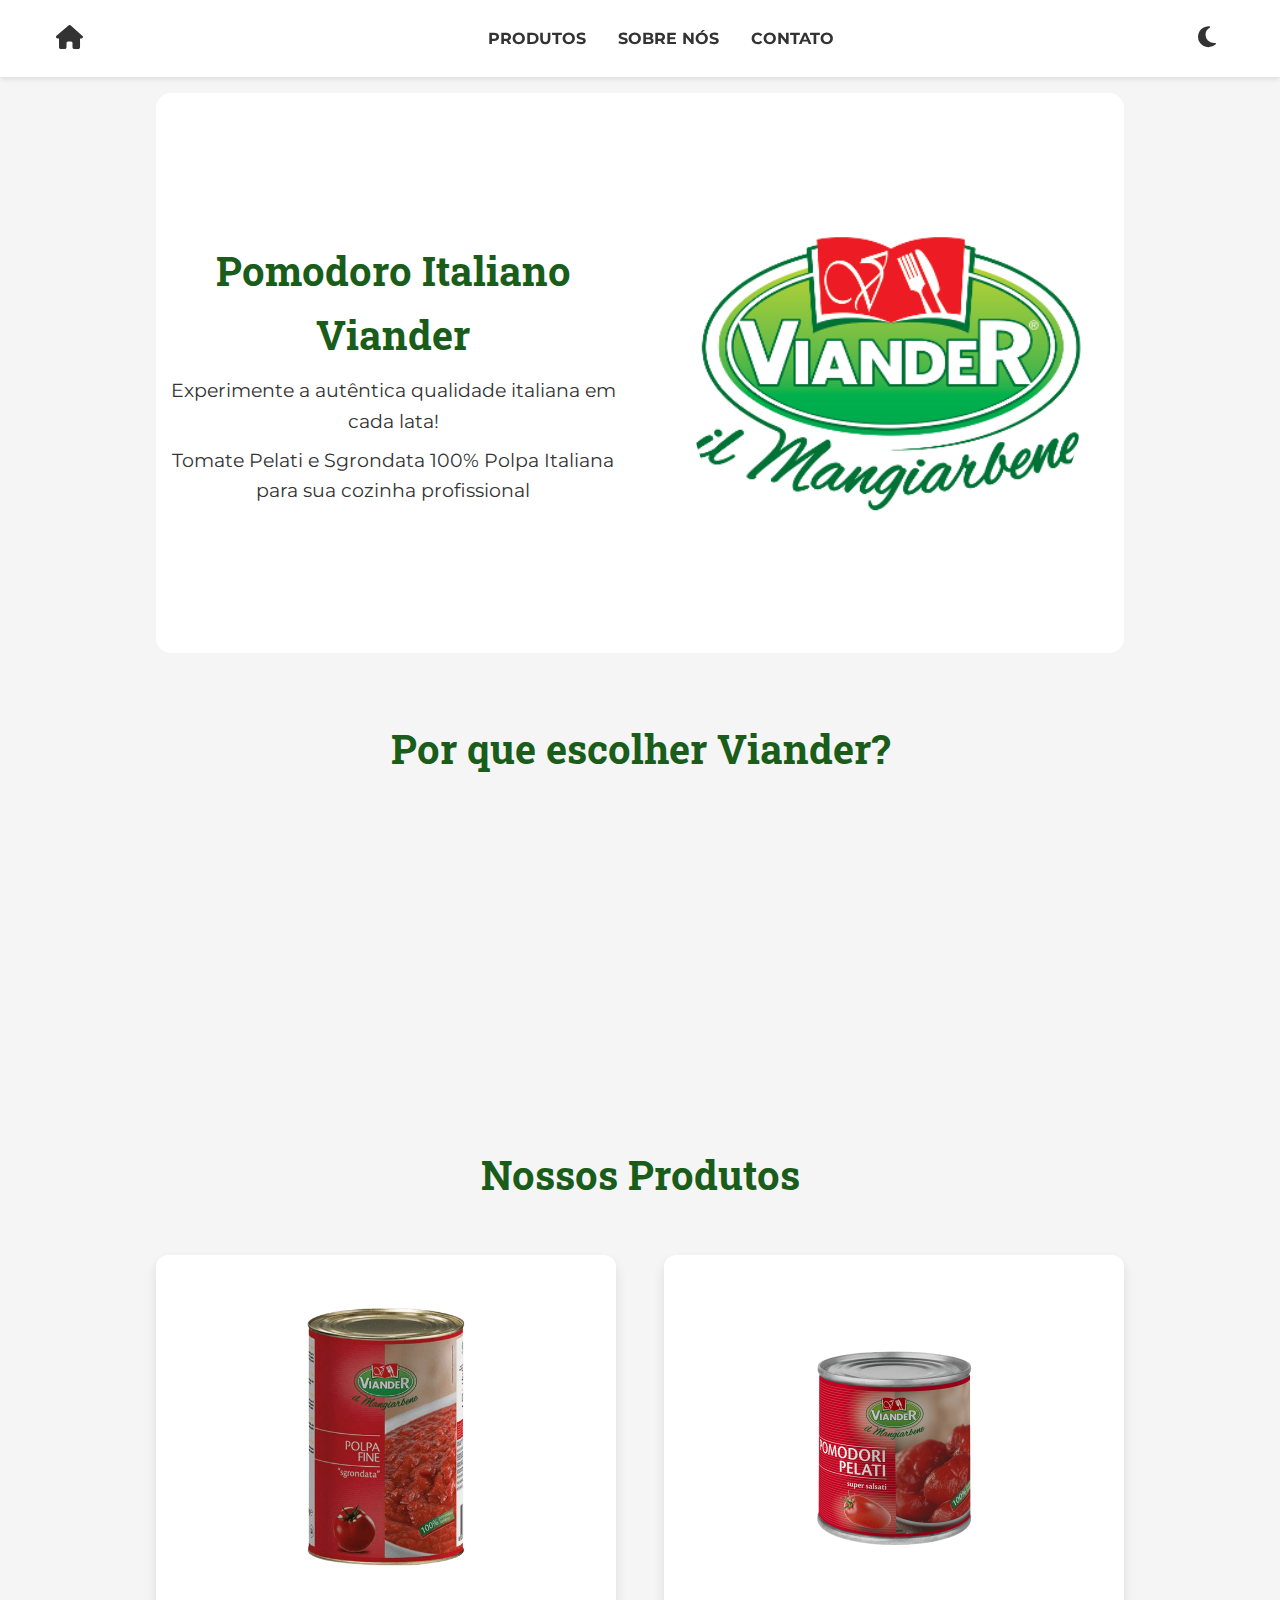
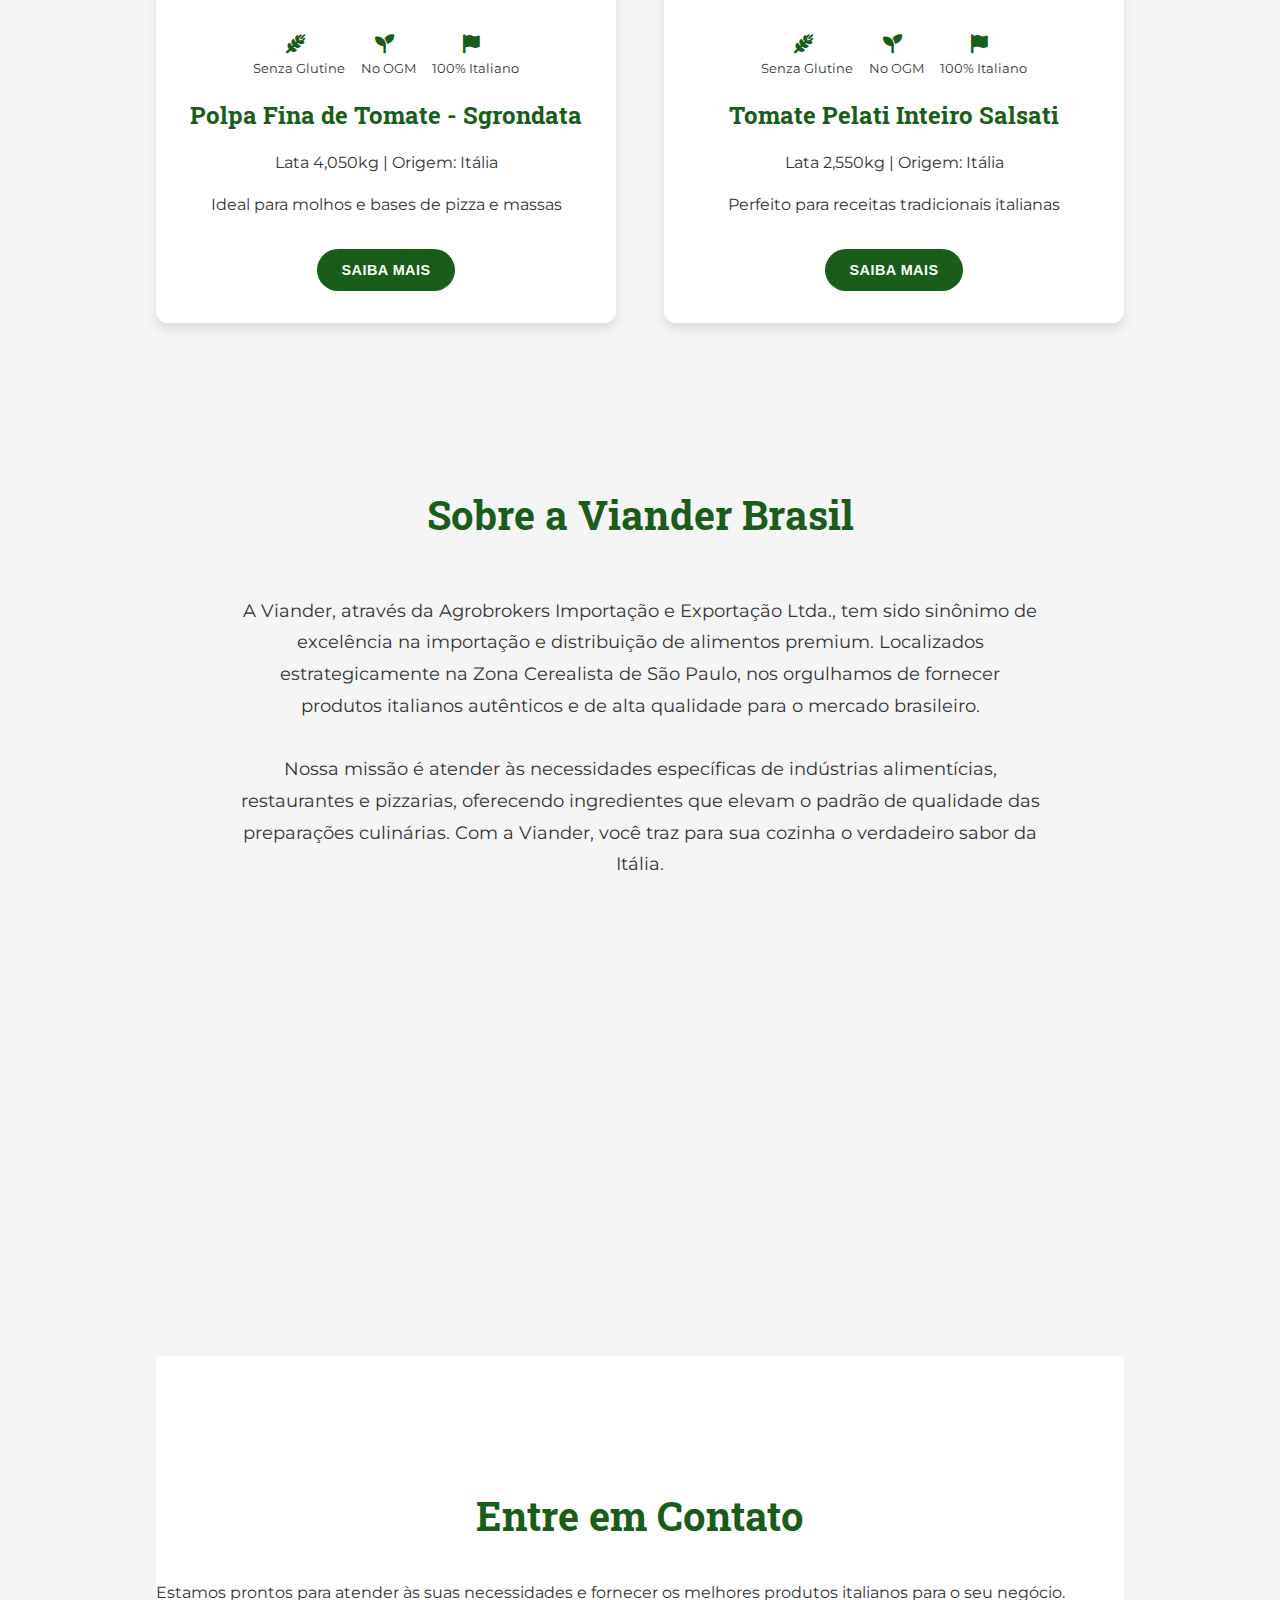
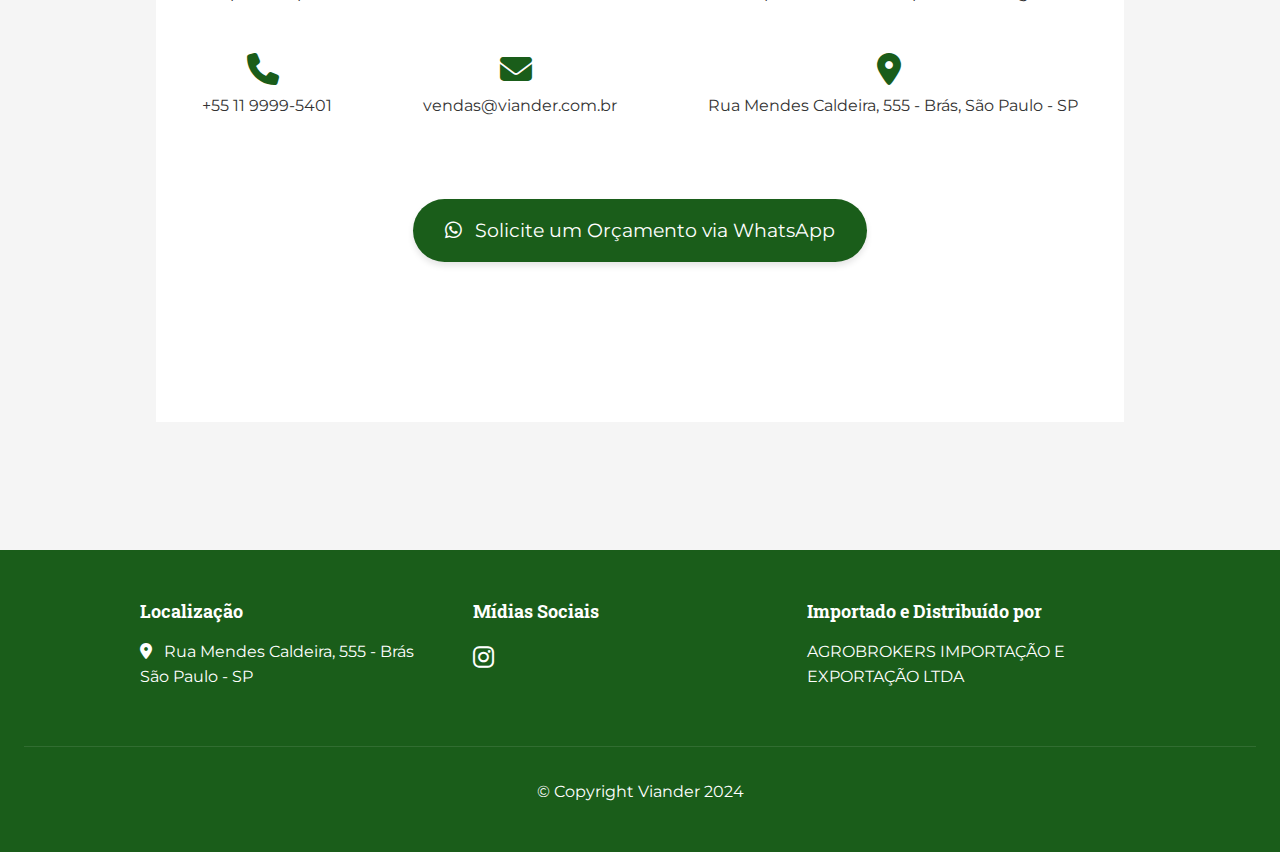
==== commit 0eb9b940: "feat: Add explicit width and height to images" ====
--- a/index.html
+++ b/index.html
@@ -41,7 +41,7 @@
                     <p>Tomate Pelati e Sgrondata 100% Polpa Italiana para sua cozinha profissional</p>
                 </div>
                 <div class="hero-image">
-                    <img src="assets/img/logo-viander2.png" alt="Tomate Pelati Viander" class="hero-product-image">
+                    <img src="assets/img/logo-viander2.png" alt="Tomate Pelati Viander" class="hero-product-image" width="400" height="400">
                 </div>
             </div>
         </section>
@@ -73,7 +73,7 @@
             <div class="produtos-grid">
                 <div class="produto">
                     <a href="polpa-fina.html">
-                        <img src="assets/img/sgrondata.png" alt="Polpa Fina de Tomate - Sgrondata">
+                        <img src="assets/img/sgrondata.png" alt="Polpa Fina de Tomate - Sgrondata" width="300" height="300">
                         <div class="produto-icones">
                             <span><i class="fas fa-wheat-alt"></i> Senza Glutine</span>
                             <span><i class="fas fa-seedling"></i> No OGM</span>
@@ -87,7 +87,7 @@
                 </div>
                 <div class="produto">
                     <a href="tomate-pelati.html">
-                        <img src="assets/img/salsati-min.png" alt="Tomate Pelati Inteiro Super Salsati">
+                        <img src="assets/img/salsati-min.png" alt="Tomate Pelati Inteiro Super Salsati" width="300" height="300">
                         <div class="produto-icones">
                             <span><i class="fas fa-wheat-alt"></i> Senza Glutine</span>
                             <span><i class="fas fa-seedling"></i> No OGM</span>
@@ -234,8 +234,8 @@
 
             themeToggle.addEventListener("click", toggleTheme);
 
-            // Verifica o tema salvo no localStorage ou usa a preferência do sistema
-            const savedTheme = localStorage.getItem('theme') || (prefersDarkScheme.matches ? 'dark' : 'light');
+            // Verifica o tema salvo no localStorage ou usa o tema claro como padrão
+            const savedTheme = localStorage.getItem('theme') || 'light';
             setTheme(savedTheme);
         });
     </script>
--- a/styles.css
+++ b/styles.css
@@ -339,7 +339,9 @@
 
 .produto img {
     max-width: 80%;
-    height: auto;
+    width: 300px;
+    height: 300px;
+    object-fit: contain;
     margin-bottom: 1.5rem;
 }
 
@@ -716,8 +718,9 @@
 
 .hero-product-image {
     max-width: 100%;
-    height: auto;
-    max-height: 400px;
+    width: 400px;
+    height: 400px;
+    object-fit: contain;
     border-radius: 50% / 70%;
     overflow: hidden;
 }
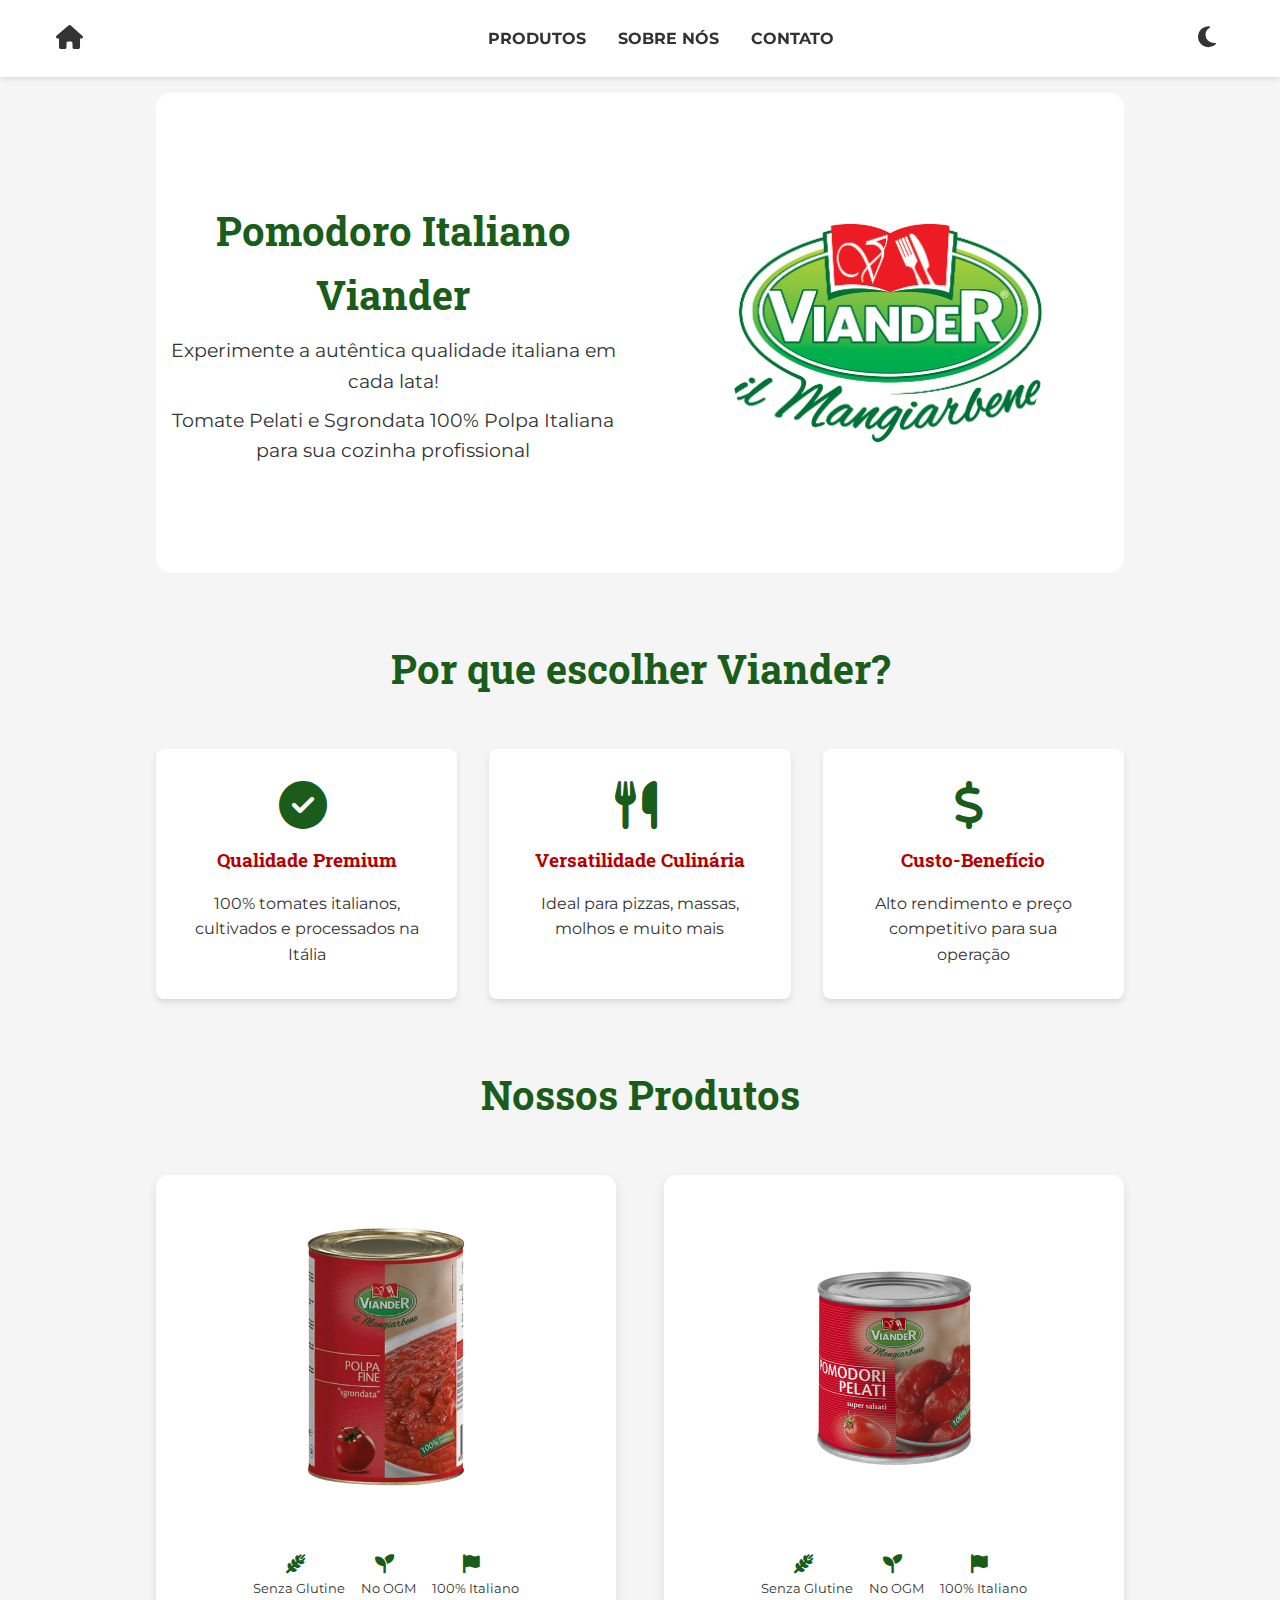
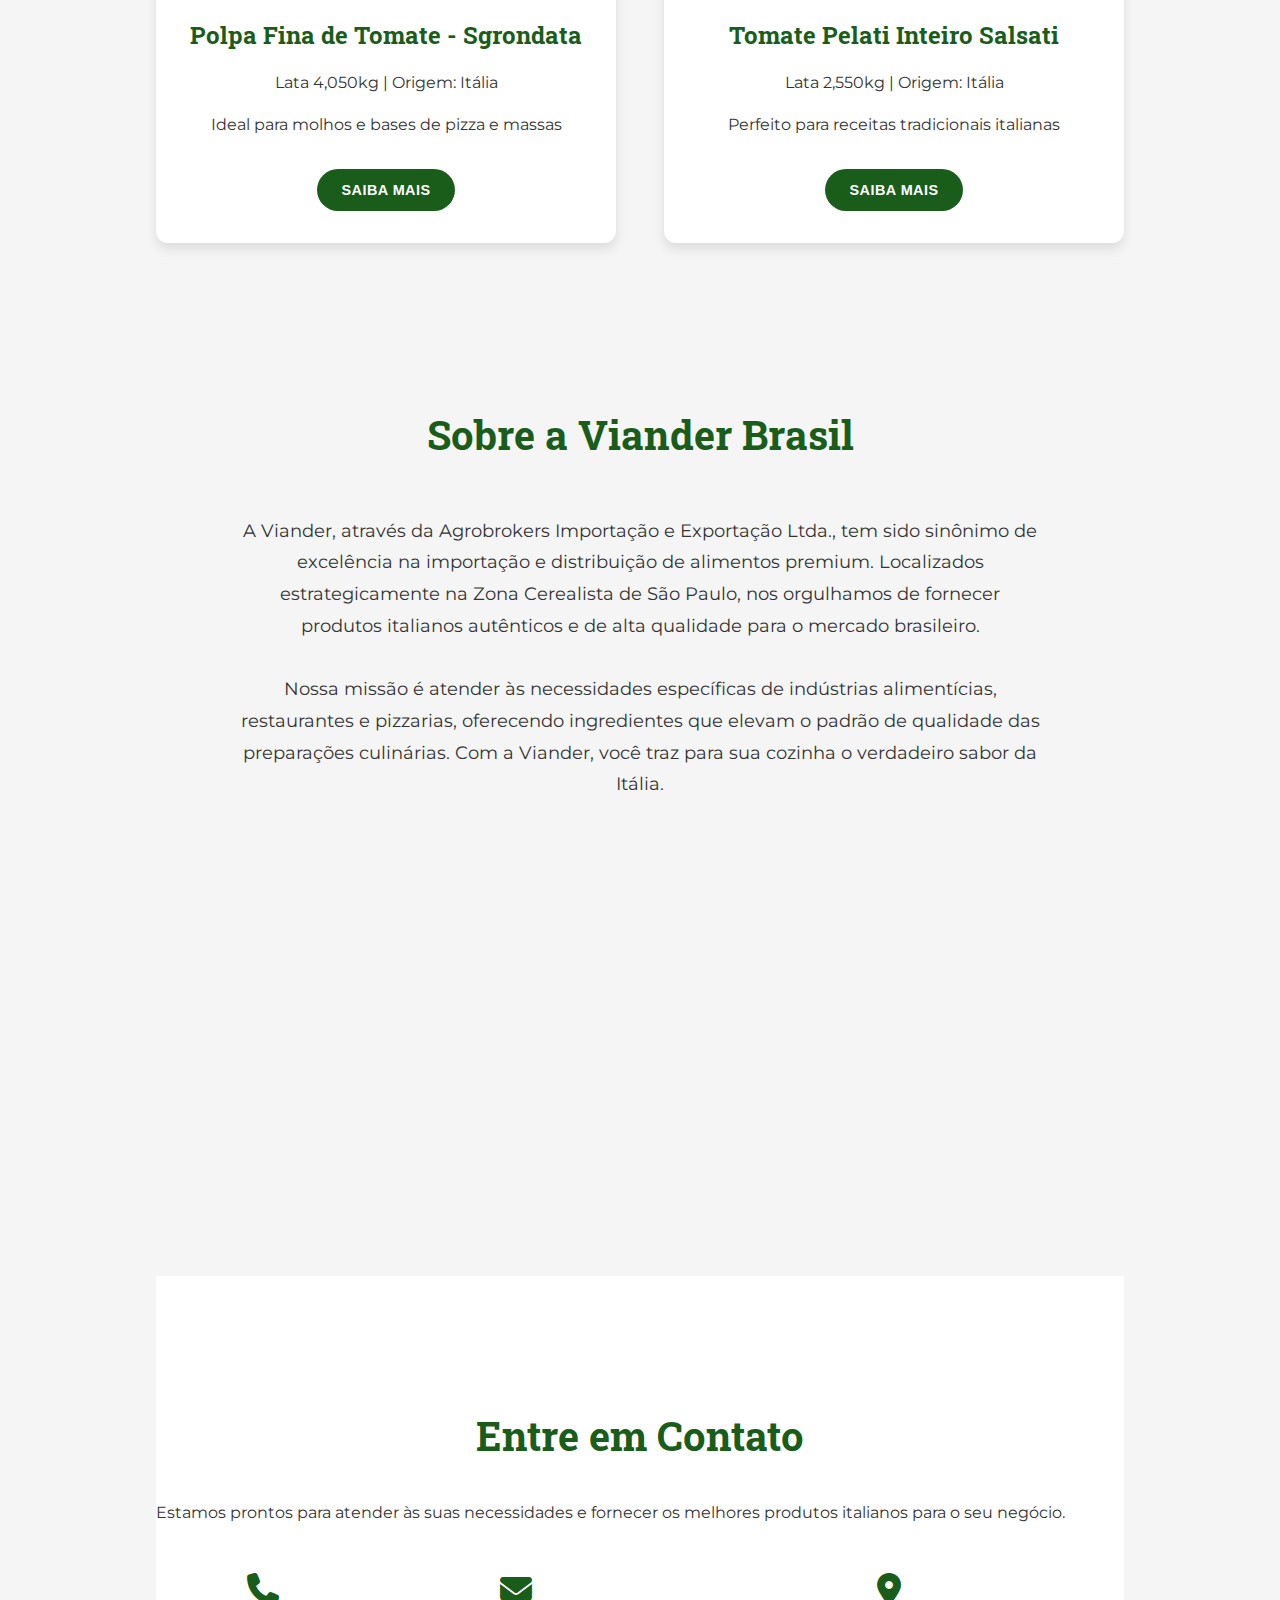
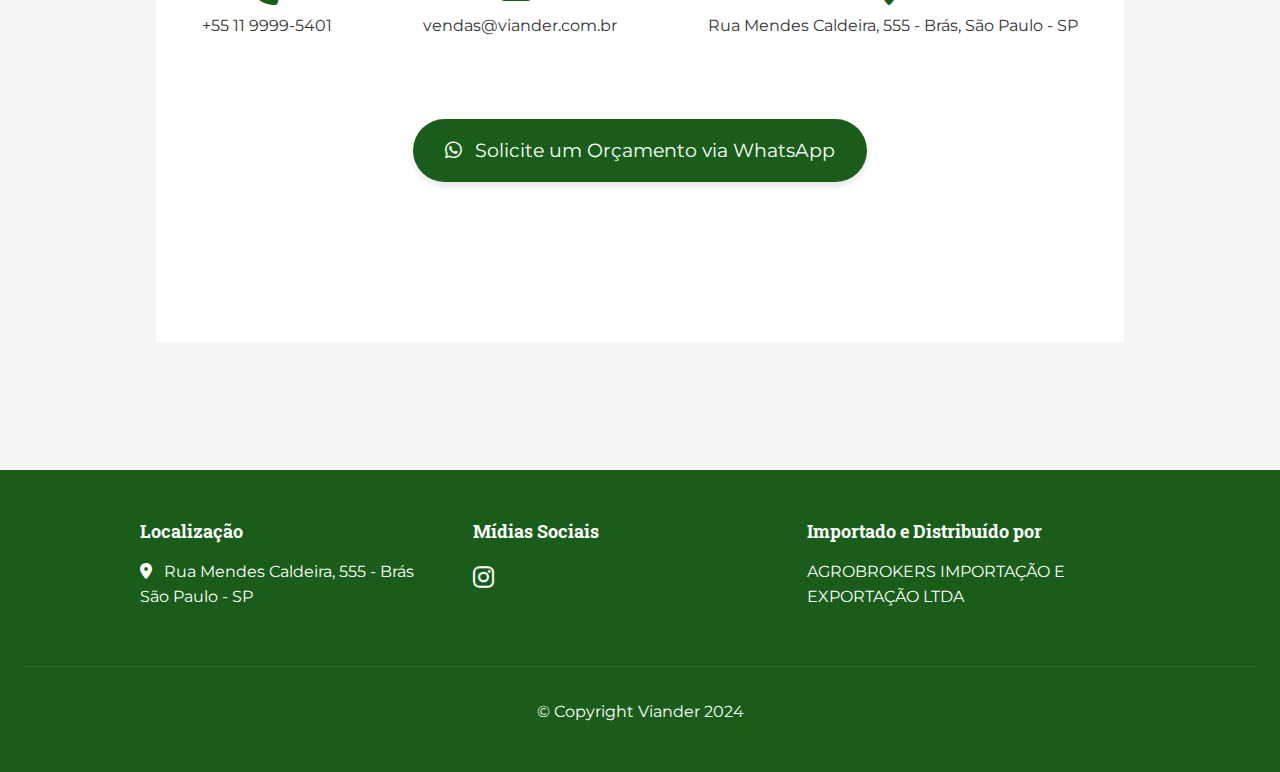
==== commit 59d9545f: "feat: Reduce Viander 2 logo size by 20%" ====
--- a/index.html
+++ b/index.html
@@ -41,7 +41,7 @@
                     <p>Tomate Pelati e Sgrondata 100% Polpa Italiana para sua cozinha profissional</p>
                 </div>
                 <div class="hero-image">
-                    <img src="assets/img/logo-viander2.png" alt="Tomate Pelati Viander" class="hero-product-image" width="400" height="400">
+                    <img src="assets/img/logo-viander2.png" alt="Tomate Pelati Viander" class="hero-product-image" width="320" height="320">
                 </div>
             </div>
         </section>
--- a/styles.css
+++ b/styles.css
@@ -718,8 +718,8 @@
 
 .hero-product-image {
     max-width: 100%;
-    width: 400px;
-    height: 400px;
+    width: 320px;
+    height: 320px;
     object-fit: contain;
     border-radius: 50% / 70%;
     overflow: hidden;
